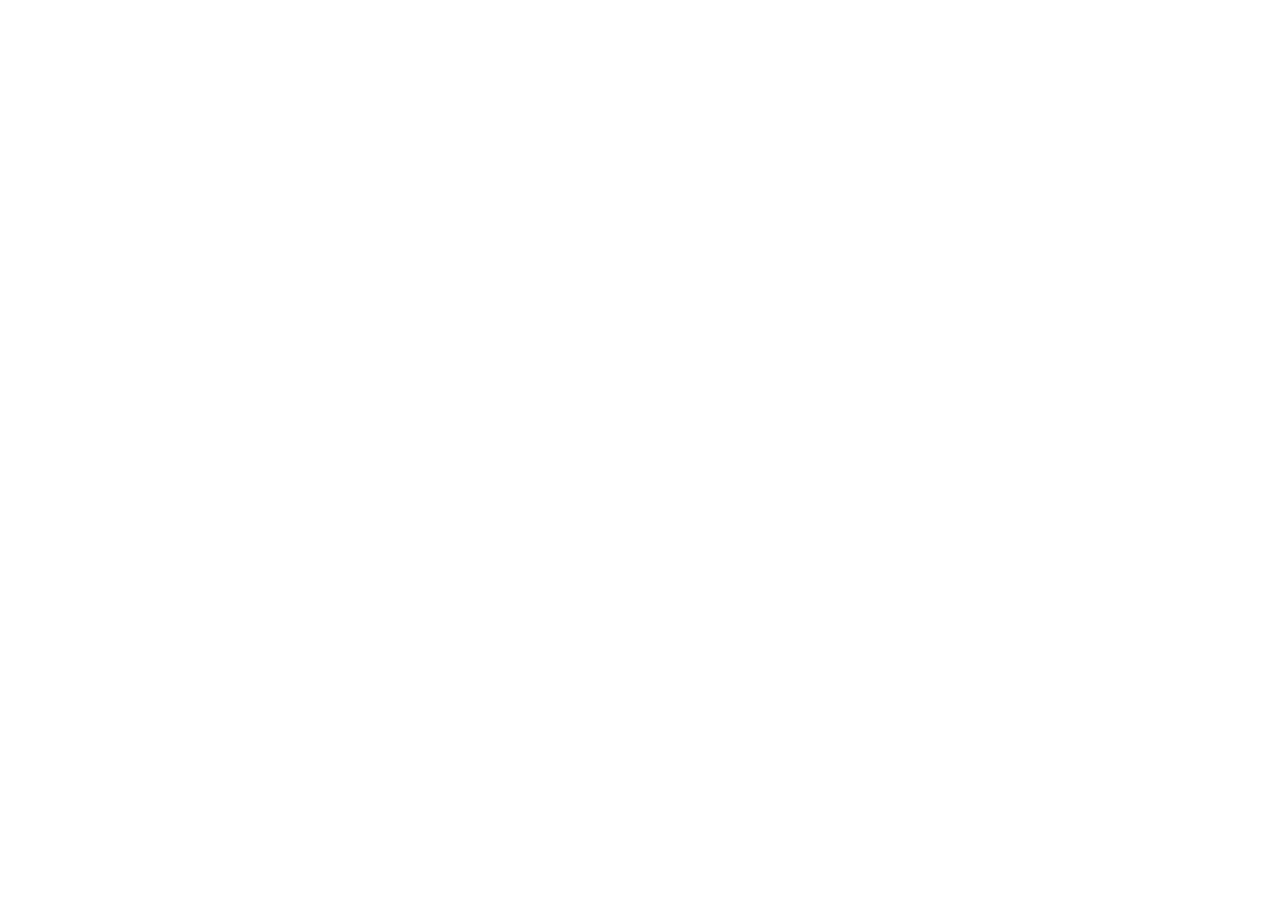
==== index.html @ 85ff5deb "init source" ====
<!doctype html>
<html lang="en">
    <head>
        <meta charset="UTF-8" />
        <meta name="viewport" content="width=device-width, initial-scale=1.0" />
        <title>Document</title>
    </head>
    <body></body>
</html>
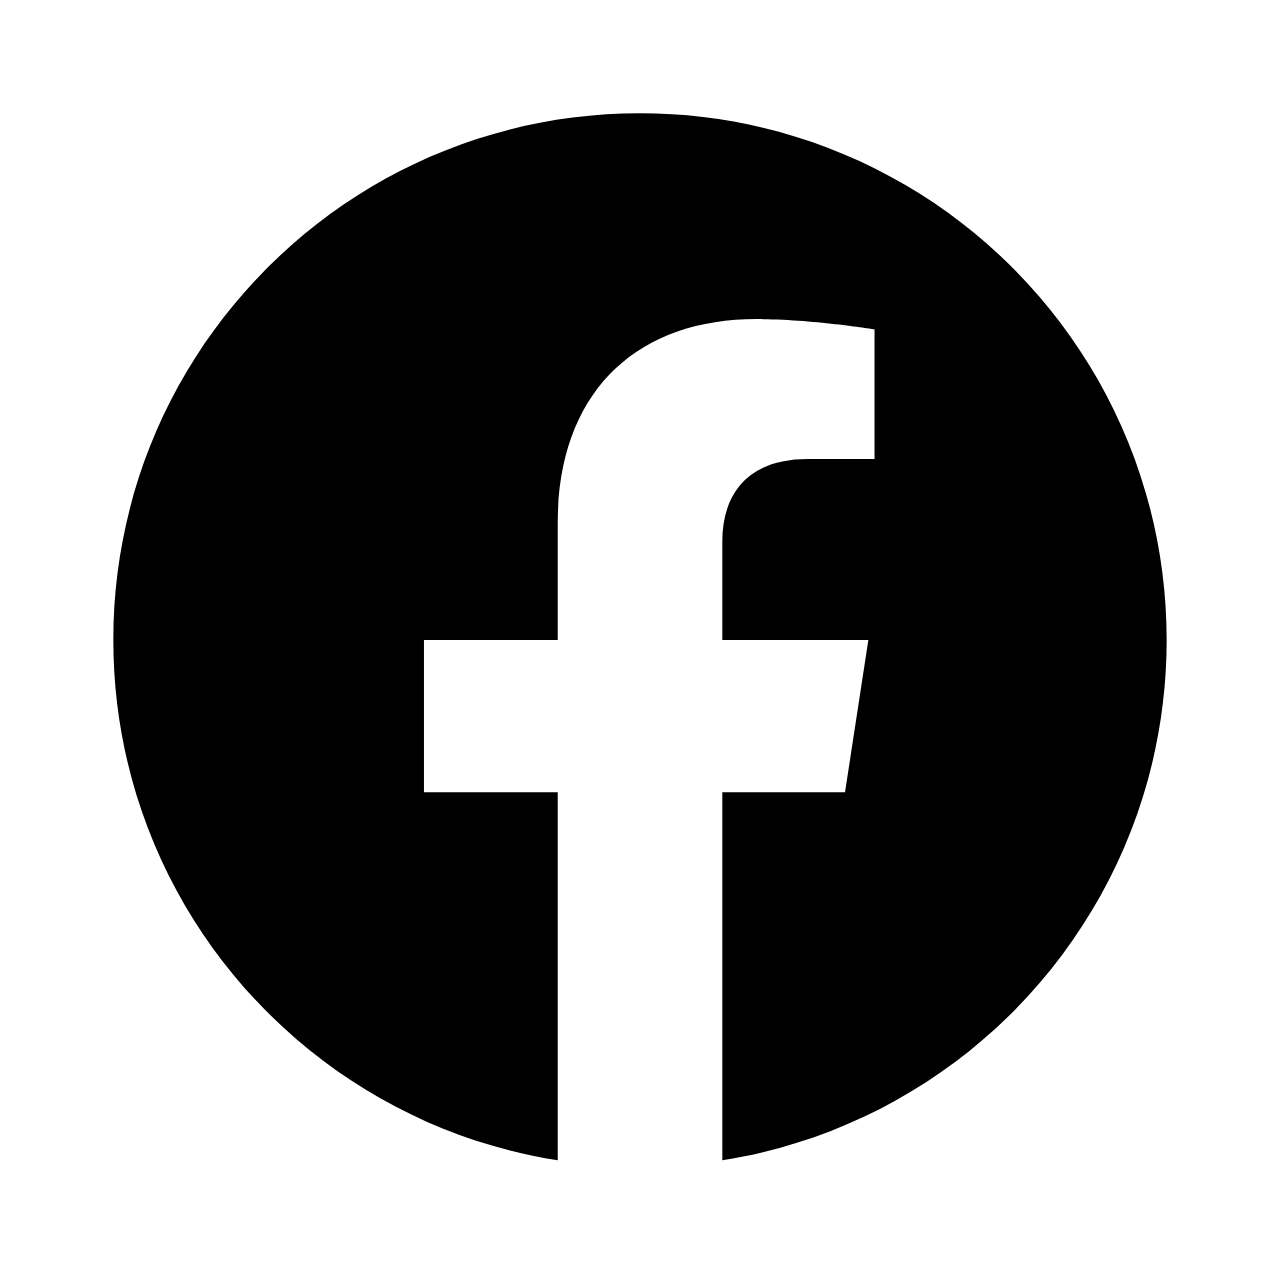
==== commit bfdf05b4: "impl done layout 1920w" ====
--- a/index.html
+++ b/index.html
@@ -5,5 +5,13 @@
         <meta name="viewport" content="width=device-width, initial-scale=1.0" />
         <title>Document</title>
     </head>
-    <body></body>
+    <body>
+        <svg class="h-6 w-6" fill="currentColor" viewBox="0 0 24 24">
+            <path
+                fill-rule="evenodd"
+                d="M22 12c0-5.523-4.477-10-10-10S2 6.477 2 12c0 4.991 3.657 9.128 8.438 9.878v-6.987h-2.54V12h2.54V9.797c0-2.506 1.492-3.89 3.777-3.89 1.094 0 2.238.195 2.238.195v2.46h-1.26c-1.243 0-1.63.771-1.63 1.562V12h2.773l-.443 2.89h-2.33v6.988C18.343 21.128 22 16.991 22 12z"
+                clip-rule="evenodd"
+            />
+        </svg>
+    </body>
 </html>
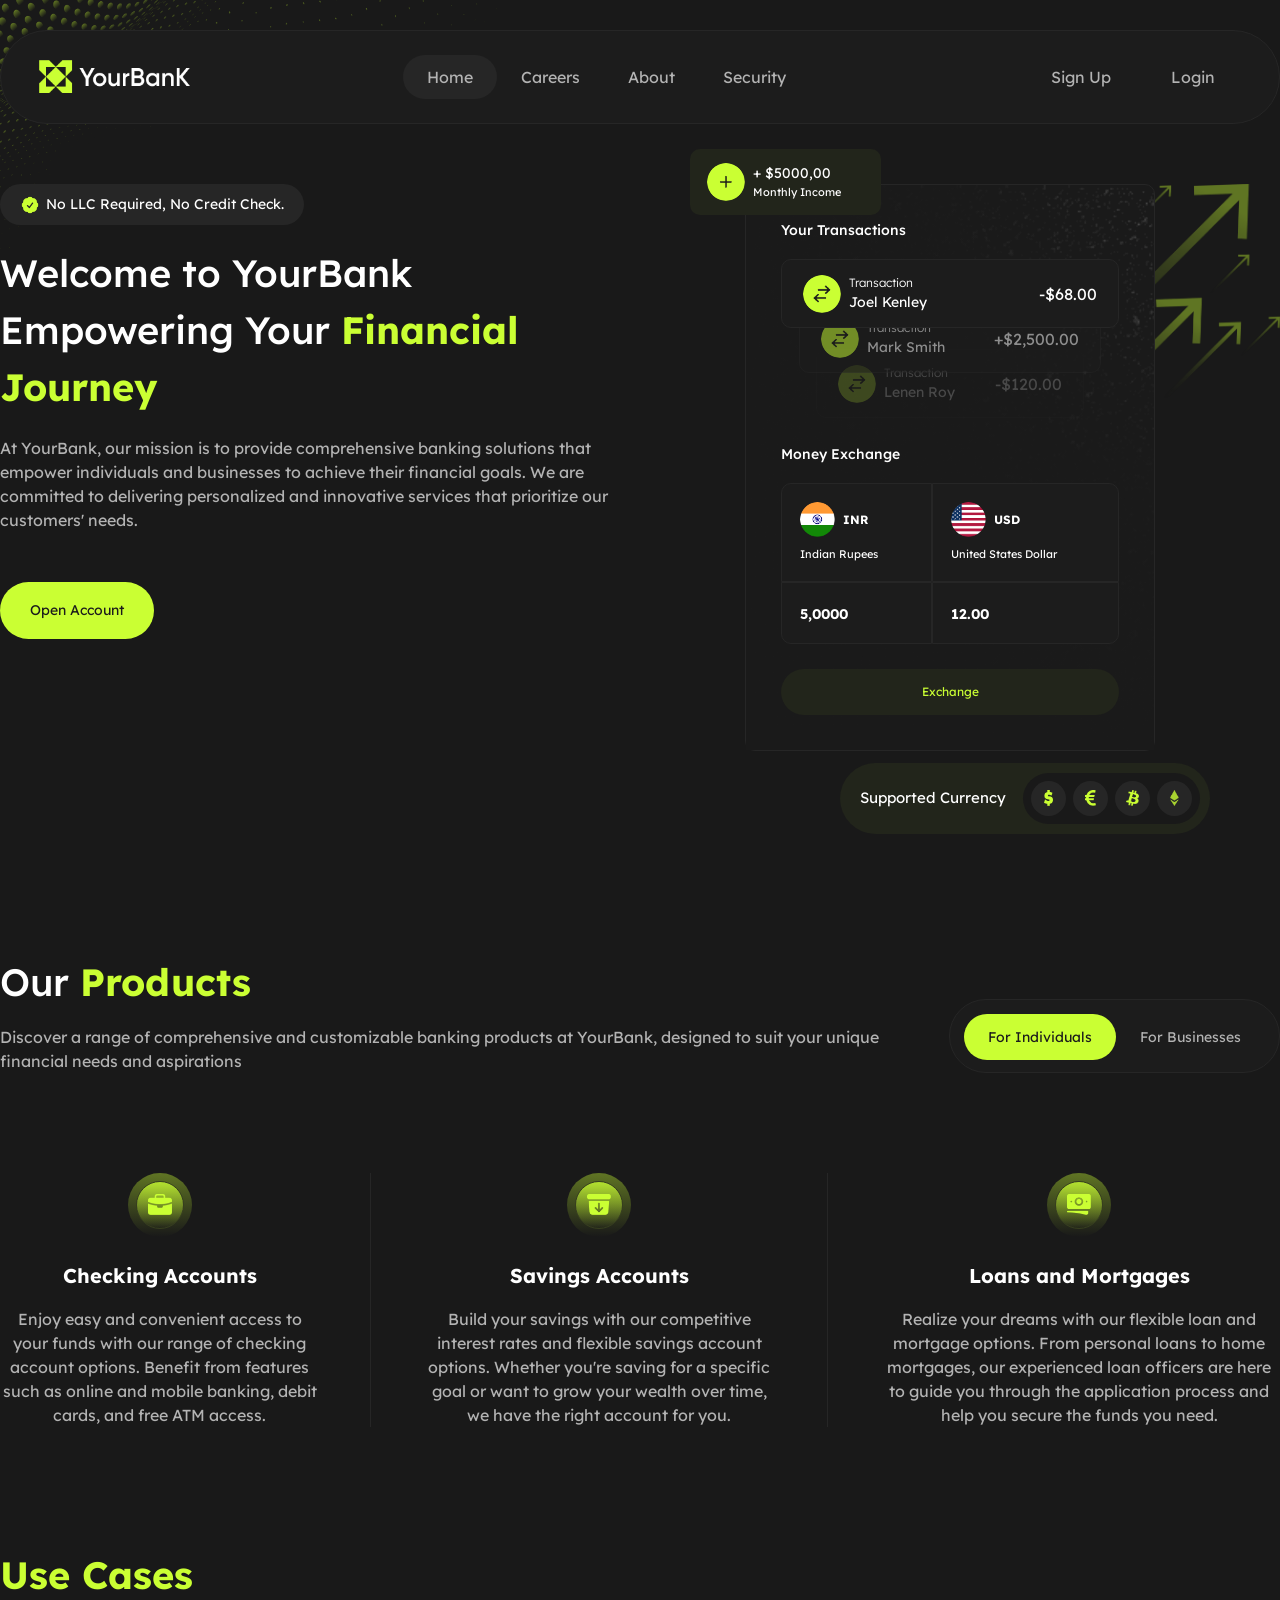
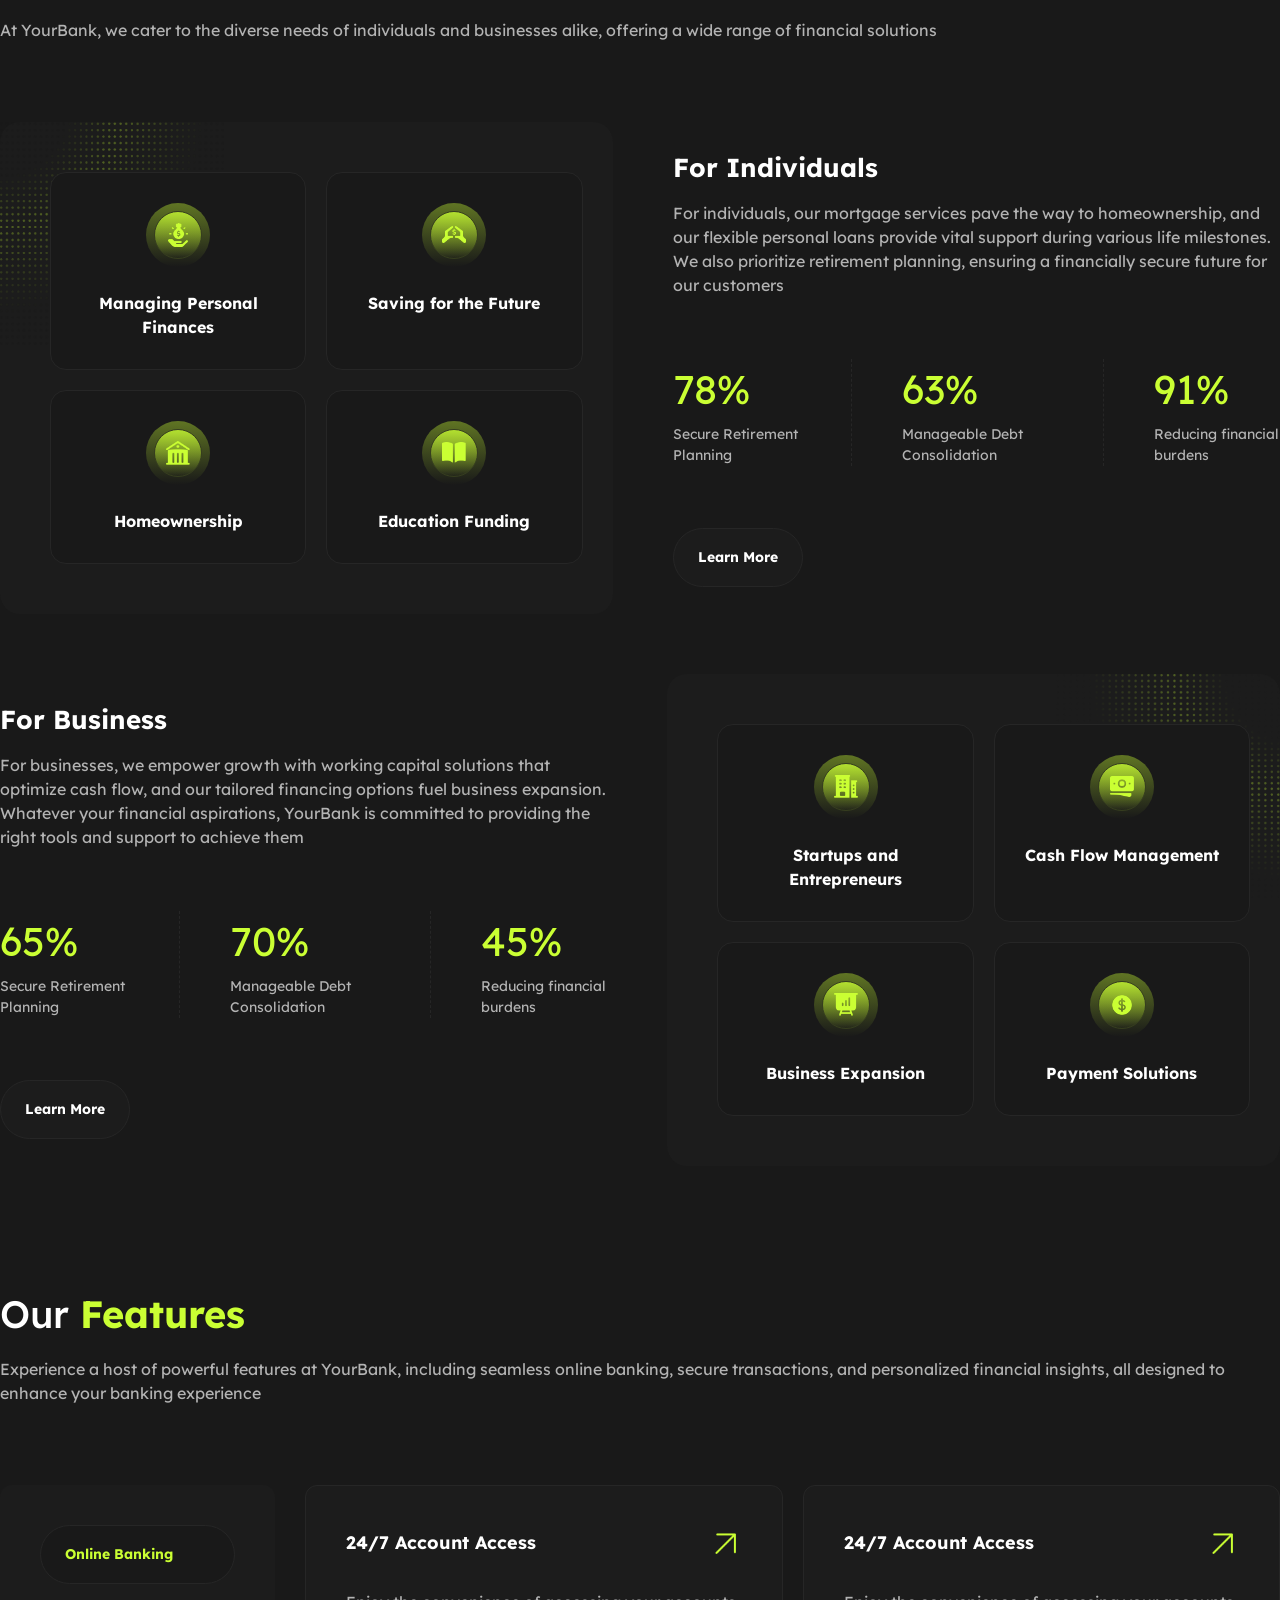
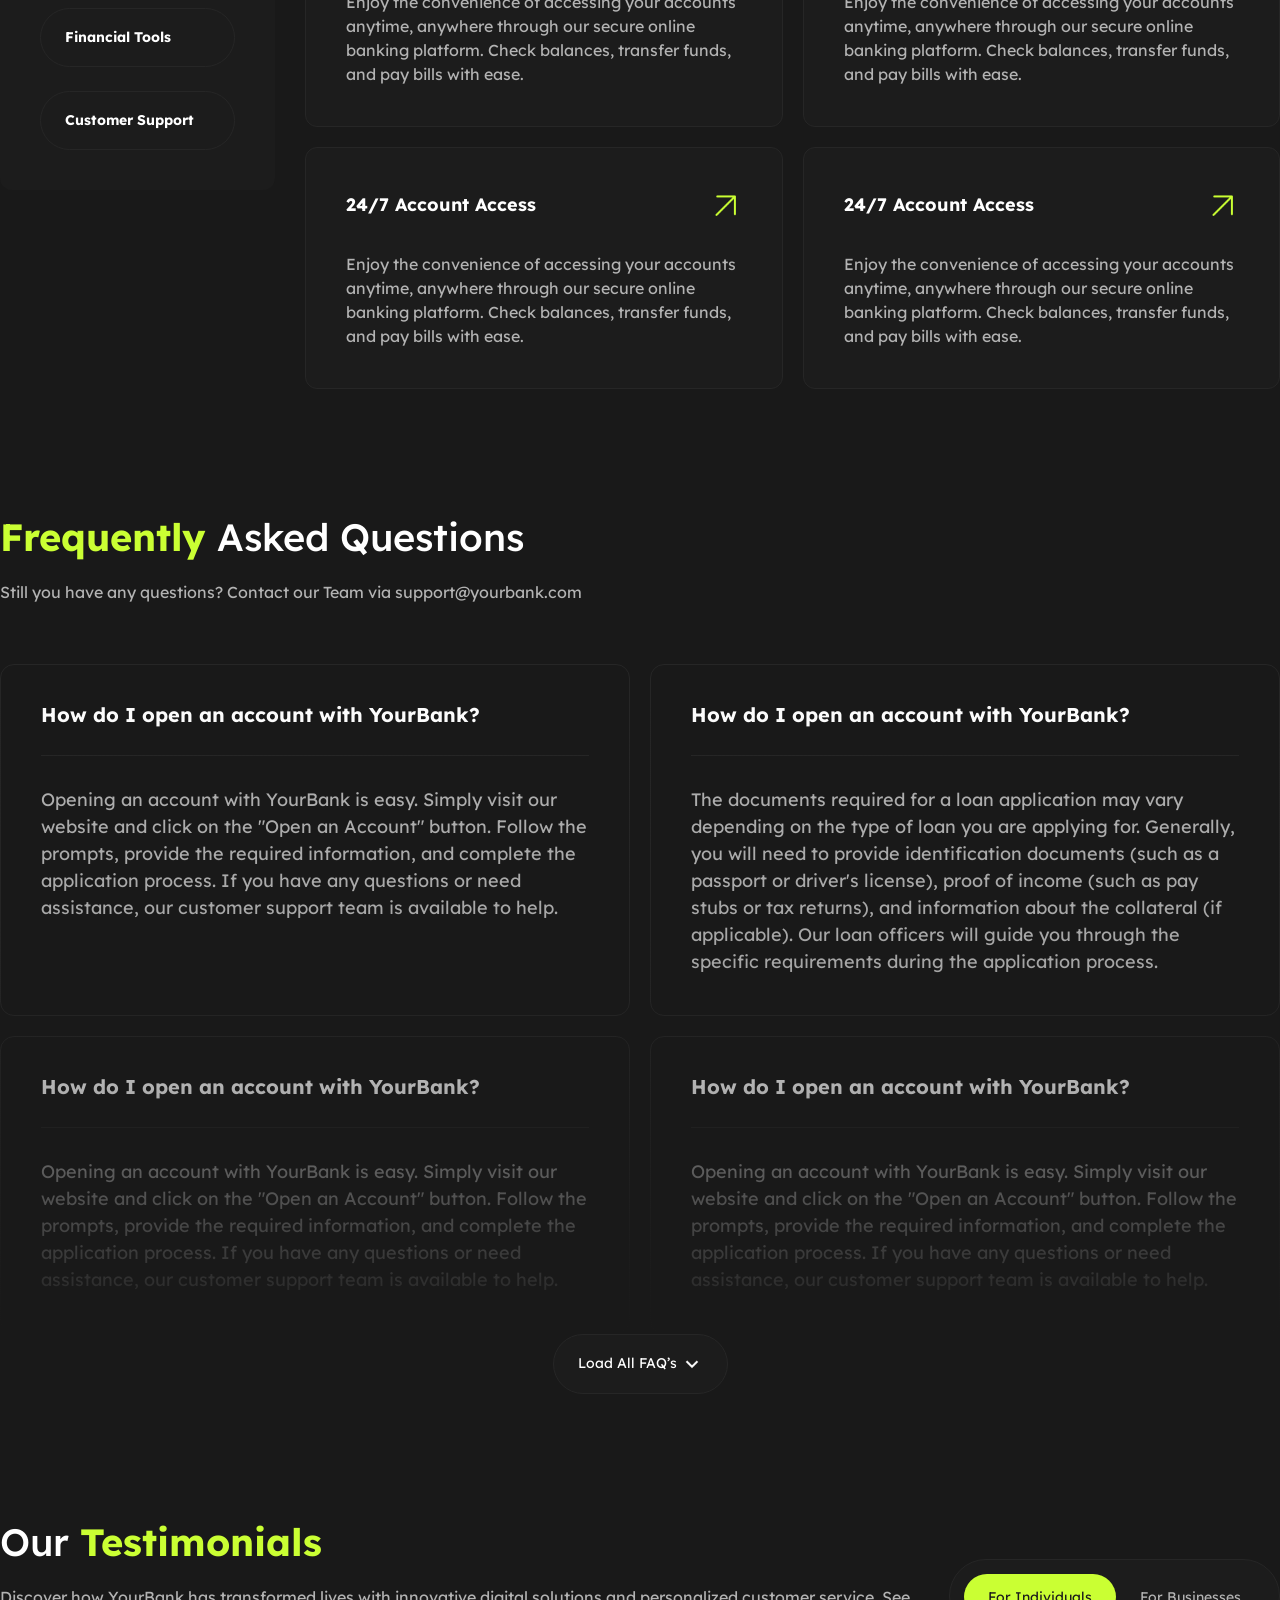
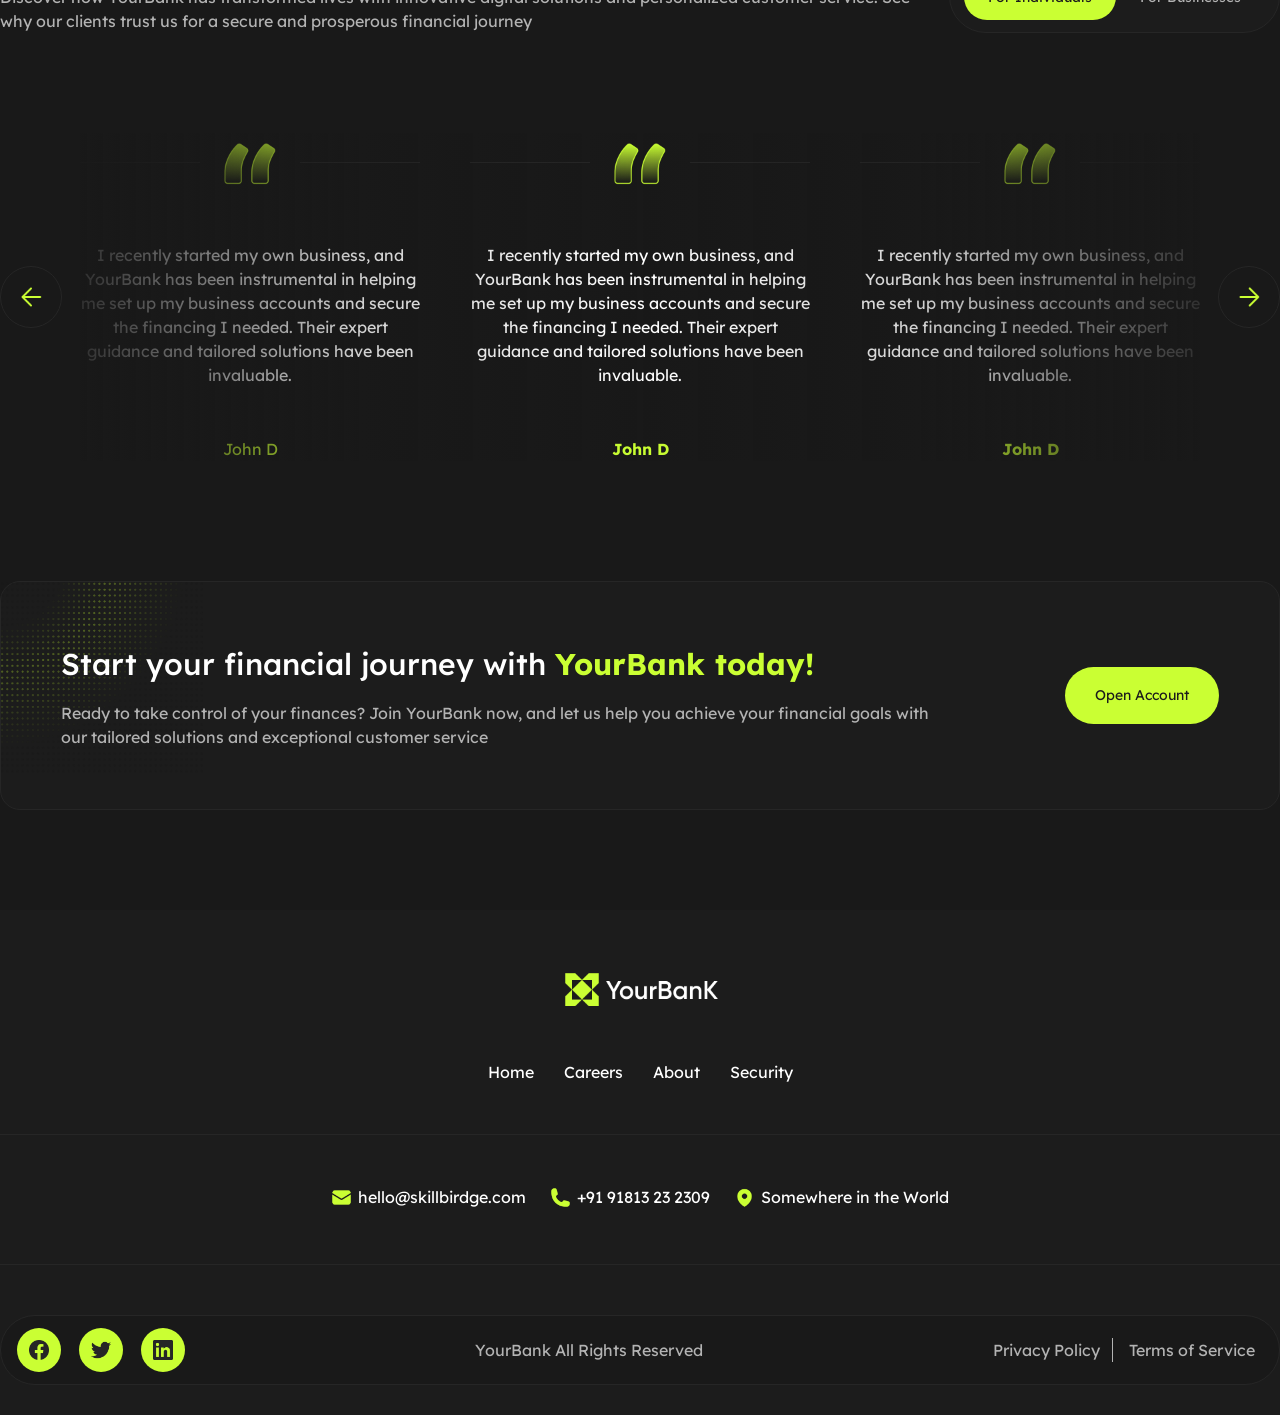
==== commit e5733595: "Re structure source code" ====
--- a/index.html
+++ b/index.html
@@ -1,17 +1,732 @@
-<!doctype html>
+﻿<!DOCTYPE html>
 <html lang="en">
     <head>
-        <meta charset="UTF-8" />
-        <meta name="viewport" content="width=device-width, initial-scale=1.0" />
-        <title>Document</title>
+        <meta charset="UTF-8">
+        <meta name="viewport" content="width=device-width, initial-scale=1.0">
+        <title>YourBank</title>
+
+        <link rel="icon" type="image/x-icon" href="assets/images/favicon.png">
+        <link rel="preconnect" href="https://fonts.googleapis.com">
+        <link rel="preconnect" href="https://fonts.gstatic.com" crossorigin>
+        <link href="https://fonts.googleapis.com/css2?family=Lexend:wght@100..900&display=swap" rel="stylesheet">
+        <link rel="stylesheet" href="assets/css/home.css">
+        <link rel="stylesheet" href="assets/css/swiper-bundle.min.css">
     </head>
     <body>
-        <svg class="h-6 w-6" fill="currentColor" viewBox="0 0 24 24">
-            <path
-                fill-rule="evenodd"
-                d="M22 12c0-5.523-4.477-10-10-10S2 6.477 2 12c0 4.991 3.657 9.128 8.438 9.878v-6.987h-2.54V12h2.54V9.797c0-2.506 1.492-3.89 3.777-3.89 1.094 0 2.238.195 2.238.195v2.46h-1.26c-1.243 0-1.63.771-1.63 1.562V12h2.773l-.443 2.89h-2.33v6.988C18.343 21.128 22 16.991 22 12z"
-                clip-rule="evenodd"
-            />
-        </svg>
+        <img alt="background" class="bg-top" src="assets/images/bg-top.png" />
+        <div id="page" class="site">
+            <header id="masthead" class="site-header">
+                <nav id="site-navigation" class="main-navigation">
+                    <div class="container">
+                        <div class="navigation-content">
+                            <div class="navigation-left">
+                                <h1 class="site-title">
+                                    <a href="index.html">
+                                        <img alt="YourBank Logo" class="site-logo" src="assets/images/logo-home.png" />
+                                    </a>
+                                </h1>
+                            </div><!-- .navigation-left -->
+                            <div class="navigation-center">
+                                <ul class="nav-menu">
+                                    <li><a class="active" href="index.html">Home</a></li>
+                                    <li><a href="#">Careers</a></li>
+                                    <li><a href="#">About</a></li>
+                                    <li><a href="#">Security</a></li>
+                                </ul>
+                            </div><!-- .navigation-center -->
+                            <div class="navigation-right">
+                                <a href="#" class="nav-button nav-button-signup">Sign Up</a>
+                                <a href="#" class="nav-button nav-button-login">Login</a>
+                            </div><!-- .navigation-right -->
+                        </div><!-- .navigation-content -->
+                    </div>
+                </nav><!-- .main-navigation -->
+
+                <nav id="mobile-navigation" class="mobile-navigation">
+                    <div class="container">
+                        <div class="navigation-content">
+                            <div class="navigation-left">
+                                <h1 class="site-title">
+                                    <a href="index.html">
+                                        <img alt="YourBank Logo" class="site-logo" src="assets/images/logo-home.png" />
+                                    </a>
+                                </h1>
+                            </div><!-- .navigation-left -->
+                            <div class="navigation-right">
+                                <input type="radio" id="menu-open" class="menu-open hidden" name="menu">
+                                <label for="menu-open" class="menu-button">
+                                    <img alt="bar" class="icon-menu-bar" src="assets/images/icon-bar.png" />
+                                </label>
+
+                                <div class="mobile-navigation-content">
+                                    <ul>
+                                        <li class="btn-close">
+                                            <input type="radio" id="menu-close" class="menu-close hidden" name="menu">
+                                            <label for="menu-close" class="menu-button">
+                                                X
+                                            </label>
+                                        </li>
+                                        <li><a class="site-title" href="index.html"><img alt="YourBank Logo" class="site-logo" src="assets/images/logo-home.png" /></a></li>
+                                        <li><a class="active" href="index.html">Home</a></li>
+                                        <li><a href="#">Careers</a></li>
+                                        <li><a href="#">About</a></li>
+                                        <li><a href="#">Security</a></li>
+                                    </ul>
+                                </div>
+                            </div><!-- .navigation-right -->
+                        </div><!-- .navigation-content -->
+                    </div>
+                </nav><!-- .main-navigation -->
+            </header><!-- .site-header -->
+
+            <div class="homepage-content">
+                <div class="welcome-content-wrapper content-wrapper">
+                    <div class="container">
+                        <div class="welcome-content">
+                            <div class="welcome-content-left">
+                                <div class="welcome-subtitle-wrapper">
+                                    <p class="welcome-subtitle content-subtitle">
+                                        <img alt="icon" class="icon-welcome-subtitle" src="assets/images/icon-welcome-subtitle.png" />
+                                        No LLC Required, No Credit Check.
+                                    </p>
+                                </div>
+                                <h2 class="welcome-title content-title">Welcome to YourBank Empowering Your <strong>Financial Journey</strong></h2>
+                                <div class="welcome-description content-description">
+                                    <p>At YourBank, our mission is to provide comprehensive banking solutions that empower individuals and businesses to achieve their
+                                    financial goals. We are committed to delivering personalized and innovative services that prioritize our customers' needs.</p>
+                                </div>
+                                <a href="#" class="btn-welcome btn-content-1">Open Account</a>
+                            </div><!-- .welcome-content-left -->
+                            
+                            <div class="welcome-content-right">
+                                <img alt="arrow" class="img-arrow" src="assets/images/img-arrow.png" />
+                                <div class="income-content">
+                                    <img alt="icon" class="icon-income" src="assets/images/icon-income.png" />
+                                    <div class="income-content-details">
+                                        <p class="income-amount">+ $5000,00</p>
+                                        <p class="income-title">Monthly Income</p>
+                                    </div>
+                                </div><!-- .income-content -->
+                                <div class="welcome-right">
+                                    <div class="transactions-content-wrapper">
+                                        <p class="transactions-title">Your Transactions</p>
+                                        <div class="transactions-content">
+                                            <div class="transaction-item">
+                                                <div class="transaction-item-left">
+                                                    <img alt="icon" class="icon-transaction" src="assets/images/icon-weolcome-content.png" />
+                                                    <div class="transaction-item-details">
+                                                        <p class="transaction-subtitle">Transaction</p>
+                                                        <p class="transaction-title">Joel Kenley</p>
+                                                    </div>
+                                                </div>
+                                                <p class="transaction-amount">-$68.00</p>
+                                            </div>
+                                            <div class="transaction-item">
+                                                <div class="transaction-item-left">
+                                                    <img alt="icon" class="icon-transaction" src="assets/images/icon-weolcome-content.png" />
+                                                    <div class="transaction-item-details">
+                                                        <p class="transaction-subtitle">Transaction</p>
+                                                        <p class="transaction-title">Mark Smith</p>
+                                                    </div>
+                                                </div>
+                                                <p class="transaction-amount">+$2,500.00</p>
+                                            </div>
+                                            <div class="transaction-item">
+                                                <div class="transaction-item-left">
+                                                    <img alt="icon" class="icon-transaction" src="assets/images/icon-weolcome-content.png" />
+                                                    <div class="transaction-item-details">
+                                                        <p class="transaction-subtitle">Transaction</p>
+                                                        <p class="transaction-title">Lenen Roy</p>
+                                                    </div>
+                                                </div>
+                                                <p class="transaction-amount">-$120.00</p>
+                                            </div>
+                                        </div><!-- .transactions-content -->
+                                    </div><!-- .transactions-content-wrapper -->
+                                    
+                                    <div class="exchange-content-wrapper">
+                                        <div class="exchange-conten">
+                                            <p class="exchange-title">Money Exchange</p>
+                                            <table class="exchange-table">
+                                                <tbody>
+                                                    <tr>
+                                                        <td>
+                                                            <p class="exchange-currency">
+                                                                <img alt="icon" class="icon-exchange" src="assets/images/icon-inr.png" />
+                                                                <strong>INR</strong>
+                                                            </p>
+                                                            <p class="exchange-content-title">Indian Rupees</p>
+                                                        </td>
+                                                        <td>
+                                                            <p class="exchange-currency">
+                                                                <img alt="icon" class="icon-exchange" src="assets/images/icon-usd.png" />
+                                                                <strong>USD</strong>
+                                                            </p>
+                                                            <p class="exchange-content-title">United States Dollar</p>
+                                                        </td>
+                                                    </tr>
+                                                    <tr>
+                                                        <td><p class="exchange-content-amount"><strong>5,0000</p></strong></td>
+                                                        <td><p class="exchange-content-amount"><strong>12.00</strong></p></td>
+                                                    </tr>
+                                                </tbody>
+                                            </table>
+                                            <button class="btn-exchange">Exchange</button>
+                                        </div>
+                                    </div><!-- .exchange-content-wrapper -->
+                                </div><!-- .welcome-right-->
+
+                                <div class="exchange-supported-currencies-wrapper">
+                                    <div class="exchange-supported-currencies">
+                                        <span>Supported Currency</span>
+                                        <ul>
+                                            <li><img alt="icon" class="icon-supported-currency" src="assets/images/dollar.png" /></li>
+                                            <li><img alt="icon" class="icon-supported-currency" src="assets/images/euro.png" /></li>
+                                            <li><img alt="icon" class="icon-supported-currency" src="assets/images/bitcoin.png" /></li>
+                                            <li><img alt="icon" class="icon-supported-currency" src="assets/images/ethereum.png" /></li>
+                                        </ul>
+                                    </div><!-- .exchange-supported-currencies -->
+                                </div><!-- .exchange-supported-currencies-wrapper -->
+                            </div><!-- .welcome-content-right -->
+                        </div><!-- .welcome-content -->
+                    </div>
+                </div><!-- .welcome-content-wrapper -->
+
+                <div class="products-content-wrapper content-wrapper">
+                    <div class="container">
+                        <div class="products-content-top">
+                            <div class="products-content-left">
+                                <h2 class="products-title content-title">Our <strong>Products</strong></h2>
+                                <div class="products-description content-description">
+                                    <p>Discover a range of comprehensive and customizable banking products at YourBank, designed to suit your unique financial needs
+                                    and aspirations</p>
+                                </div>
+                            </div><!-- .products-content-left -->
+                            <div class="products-content-right">
+                                <nav class="nav-tabs">
+                                    <ul>
+                                        <li><a class="active" href="#">For Individuals</a></li>
+                                        <li><a href="#">For Businesses</a></li>
+                                    </ul>
+                                </nav>
+                            </div><!-- .products-content-right -->
+                        </div><!-- .products-content-top -->
+                        <div class="products-content-bottom">
+                            <div class="products-content">
+                                <div class="icon-product-content-outer">
+                                    <div class="icon-product-content-inner">
+                                        <img alt="icon" class="icon-product-content" src="assets/images/icon-product-1.png" />
+                                    </div>
+                                </div>
+                                <h3 class="product-content-title">Checking Accounts</h3>
+                                <div class="product-content-description content-description">
+                                    <p>Enjoy easy and convenient access to your funds with our range of checking account options. Benefit from features such as online and
+                                    mobile banking, debit cards, and free ATM access.</p>
+                                </div>
+                            </div><!-- .products-content -->
+                            <div class="products-content">
+                                <div class="icon-product-content-outer">
+                                    <div class="icon-product-content-inner">
+                                        <img alt="icon" class="icon-product-content" src="assets/images/icon-product-2.png" />
+                                    </div>
+                                </div>
+                                <h3 class="product-content-title">Savings Accounts</h3>
+                                <div class="product-content-description content-description">
+                                    <p>Build your savings with our competitive interest rates and flexible savings account options. Whether you're saving for a specific goal
+                                    or want to grow your wealth over time, we have the right account for you.</p>
+                                </div>
+                            </div><!-- .products-content -->
+                            <div class="products-content">
+                                <div class="icon-product-content-outer">
+                                    <div class="icon-product-content-inner">
+                                        <img alt="icon" class="icon-product-content" src="assets/images/icon-product-3.png" />
+                                    </div>
+                                </div>
+                                <h3 class="product-content-title">Loans and Mortgages</h3>
+                                <div class="product-content-description content-description">
+                                    <p>Realize your dreams with our flexible loan and mortgage options. From personal loans to home mortgages, our experienced loan officers
+                                    are here to guide you through the application process and help you secure the funds you need.</p>
+                                </div>
+                            </div><!-- .products-content -->
+                        </div><!-- .products-content-bottom -->
+                    </div>
+                </div><!-- .products-content-wrapper -->
+
+                <div class="cases-content-wrapper content-wrapper">
+                    <div class="container">
+                        <div class="cases-content-top">
+                            <h2 class="cases-title content-title"><strong>Use Cases</strong></h2>
+                            <div class="cases-description content-description">
+                                <p>At YourBank, we cater to the diverse needs of individuals and businesses alike, offering a wide range of financial solutions</p>
+                            </div>
+                        </div><!-- .cases-content-top -->
+                        <div class="cases-content-bottom">
+                            <div class="cases-content">
+                                <div class="cases-content-left">
+                                    <img alt="image" class="img-casese-content-left" src="assets/images/img-cases.png" />
+                                    <div class="left-item">
+                                        <div class="icon-product-content-outer">
+                                            <div class="icon-product-content-inner">
+                                                <img alt="icon" class="icon-product-content" src="assets/images/icon-cases-1.png" />
+                                            </div>
+                                        </div>
+                                        <h3 class="cases-content-left-title">Managing Personal Finances</h3>
+                                    </div>
+                                    <div class="left-item">
+                                        <div class="icon-product-content-outer">
+                                            <div class="icon-product-content-inner">
+                                                <img alt="icon" class="icon-product-content" src="assets/images/icon-cases-2.png" />
+                                            </div>
+                                        </div>
+                                        <h3 class="cases-content-left-title">Saving for the Future</h3>
+                                    </div>
+                                    <div class="left-item">
+                                        <div class="icon-product-content-outer">
+                                            <div class="icon-product-content-inner">
+                                                <img alt="icon" class="icon-product-content" src="assets/images/icon-cases-3.png" />
+                                            </div>
+                                        </div>
+                                        <h3 class="cases-content-left-title">Homeownership</h3>
+                                    </div>
+                                    <div class="left-item">
+                                        <div class="icon-product-content-outer">
+                                            <div class="icon-product-content-inner">
+                                                <img alt="icon" class="icon-product-content" src="assets/images/icon-cases-4.png" />
+                                            </div>
+                                        </div>
+                                        <h3 class="cases-content-left-title">Education Funding</h3>
+                                    </div>
+                                </div><!-- .cases-content-left -->
+                                <div class="cases-content-right">
+                                    <h3 class="cases-content-right-title">For Individuals</h3>
+                                    <div class="cases-content-right-description content-description">
+                                        <p>For individuals, our mortgage services pave the way to homeownership, and our flexible personal loans provide vital support
+                                        during various life milestones. We also prioritize retirement planning, ensuring a financially secure future for our customers</p>
+                                    </div>
+                                    <div class="right-items-wrapper">
+                                        <div class="right-item">
+                                            <p class="right-item-number">78%</p>
+                                            <div class="right-item-description content-description">
+                                                <p>Secure Retirement Planning</p>
+                                            </div>
+                                        </div>
+                                        <div class="right-item">
+                                            <p class="right-item-number">63%</p>
+                                            <div class="right-item-description content-description">
+                                                <p>Manageable Debt Consolidation</p>
+                                            </div>
+                                        </div>
+                                        <div class="right-item">
+                                            <p class="right-item-number">91%</p>
+                                            <div class="right-item-description content-description">
+                                                <p>Reducing financial burdens</p>
+                                            </div>
+                                        </div>
+                                    </div>
+                                    <a class="btn-cases-content btn-content-2" href="#">Learn More</a>
+                                </div><!-- .cases-content-right -->
+                            </div><!-- .cases-content -->
+
+                            <div class="cases-content">
+                                <div class="cases-content-left">
+                                    <img alt="image" class="img-casese-content-left" src="assets/images/img-cases.png" />
+                                    <div class="left-item">
+                                        <div class="icon-product-content-outer">
+                                            <div class="icon-product-content-inner">
+                                                <img alt="icon" class="icon-product-content" src="assets/images/icon-cases-5.png" />
+                                            </div>
+                                        </div>
+                                        <h3 class="cases-content-left-title">Startups and Entrepreneurs</h3>
+                                    </div>
+                                    <div class="left-item">
+                                        <div class="icon-product-content-outer">
+                                            <div class="icon-product-content-inner">
+                                                <img alt="icon" class="icon-product-content" src="assets/images/icon-cases-6.png" />
+                                            </div>
+                                        </div>
+                                        <h3 class="cases-content-left-title">Cash Flow Management</h3>
+                                    </div>
+                                    <div class="left-item">
+                                        <div class="icon-product-content-outer">
+                                            <div class="icon-product-content-inner">
+                                                <img alt="icon" class="icon-product-content" src="assets/images/icon-cases-7.png" />
+                                            </div>
+                                        </div>
+                                        <h3 class="cases-content-left-title">Business Expansion</h3>
+                                    </div>
+                                    <div class="left-item">
+                                        <div class="icon-product-content-outer">
+                                            <div class="icon-product-content-inner">
+                                                <img alt="icon" class="icon-product-content" src="assets/images/icon-cases-8.png" />
+                                            </div>
+                                        </div>
+                                        <h3 class="cases-content-left-title">Payment Solutions</h3>
+                                    </div>
+                                </div><!-- .cases-content-left -->
+                                <div class="cases-content-right">
+                                    <h3 class="cases-content-right-title">For Business</h3>
+                                    <div class="cases-content-right-description content-description">
+                                        <p> For businesses, we empower growth with working capital solutions that optimize cash flow, and our tailored financing options fuel
+                                        business expansion. Whatever your financial aspirations, YourBank is committed to providing the right tools and support to achieve
+                                        them</p>
+                                    </div>
+                                    <div class="right-items-wrapper">
+                                        <div class="right-item">
+                                            <p class="right-item-number">65%</p>
+                                            <div class="right-item-description content-description">
+                                                <p>Secure Retirement Planning</p>
+                                            </div>
+                                        </div>
+                                        <div class="right-item">
+                                            <p class="right-item-number">70%</p>
+                                            <div class="right-item-description content-description">
+                                                <p>Manageable Debt Consolidation</p>
+                                            </div>
+                                        </div>
+                                        <div class="right-item">
+                                            <p class="right-item-number">45%</p>
+                                            <div class="right-item-description content-description">
+                                                <p>Reducing financial burdens</p>
+                                            </div>
+                                        </div>
+                                    </div>
+                                    <a class="btn-cases-content btn-content-2" href="#">Learn More</a>
+                                </div><!-- .cases-content-right -->
+                            </div><!-- .cases-content -->
+                        </div><!-- .cases-content-bottom -->
+                    </div>
+                </div><!-- .cases-content-wrapper -->
+
+                <div class="features-content-wrapper content-wrapper">
+                    <div class="container">
+                        <div class="features-content-top">
+                            <h2 class="features-title content-title">Our <strong>Features</strong></h2>
+                            <div class="features-description content-description">
+                                <p>Experience a host of powerful features at YourBank, including seamless online banking, secure transactions, and personalized financial
+                                insights, all designed to enhance your banking experience</p>
+                            </div>
+                        </div><!-- .features-content-top -->
+                        <div class="features-content-bottom">
+                            <nav class="nav-tabs">
+                                <ul>
+                                    <li><a class="active" href="#">Online Banking</a></li>
+                                    <li><a href="#">Financial Tools</a></li>
+                                    <li><a href="#">Customer Support</a></li>
+                                </ul>
+                            </nav><!-- .nav-tabs -->
+                            <div class="features-content">
+                                <div class="features-content-item">
+                                    <div class="features-content-title-wrapper">
+                                        <h3 class="features-content-title">24/7 Account Access</h3>
+                                        <img alt="icon" class="icon-features-content" src="assets/images/icon-arrow-top-right.png" />
+                                    </div>
+                                    <div class="features-content-description content-description">
+                                        <p>Enjoy the convenience of accessing your accounts anytime, anywhere through our secure online banking platform. Check balances,
+                                        transfer funds, and pay bills with ease.</p>
+                                    </div>
+                                </div><!-- .features-content-item -->
+                                <div class="features-content-item">
+                                    <div class="features-content-title-wrapper">
+                                        <h3 class="features-content-title">24/7 Account Access</h3>
+                                        <img alt="icon" class="icon-features-content" src="assets/images/icon-arrow-top-right.png" />
+                                    </div>
+                                    <div class="features-content-description content-description">
+                                        <p>Enjoy the convenience of accessing your accounts anytime, anywhere through our secure online banking platform. Check balances,
+                                        transfer funds, and pay bills with ease.</p>
+                                    </div>
+                                </div><!-- .features-content-item -->
+                                <div class="features-content-item">
+                                    <div class="features-content-title-wrapper">
+                                        <h3 class="features-content-title">24/7 Account Access</h3>
+                                        <img alt="icon" class="icon-features-content" src="assets/images/icon-arrow-top-right.png" />
+                                    </div>
+                                    <div class="features-content-description content-description">
+                                        <p>Enjoy the convenience of accessing your accounts anytime, anywhere through our secure online banking platform. Check balances,
+                                        transfer funds, and pay bills with ease.</p>
+                                    </div>
+                                </div><!-- .features-content-item -->
+                                <div class="features-content-item">
+                                    <div class="features-content-title-wrapper">
+                                        <h3 class="features-content-title">24/7 Account Access</h3>
+                                        <img alt="icon" class="icon-features-content" src="assets/images/icon-arrow-top-right.png" />
+                                    </div>
+                                    <div class="features-content-description content-description">
+                                        <p>Enjoy the convenience of accessing your accounts anytime, anywhere through our secure online banking platform. Check balances,
+                                        transfer funds, and pay bills with ease.</p>
+                                    </div>
+                                </div><!-- .features-content-item -->
+                            </div><!-- .features-content -->
+                        </div><!-- .features-content-bottom -->
+                    </div>
+                </div><!-- .features-content-wrapper -->
+
+                <div class="faqs-content-wrapper content-wrapper">
+                    <div class="container">
+                        <div class="faqs-content-top">
+                            <h2 class="faqs-title content-title"><strong>Frequently</strong> Asked Questions</h2>
+                            <div class="faqs-description content-description">
+                                <p>Still you have any questions? Contact our Team via support@yourbank.com</p>
+                            </div>
+                        </div><!-- .faqs-content-top -->
+                        <div class="faqs-content-bottom">
+                            <div class="faqs-content-item">
+                                <h3 class="faqs-content-title">How do I open an account with YourBank?</h3>
+                                <div class="faqs-content-description content-description">
+                                    <p>Opening an account with YourBank is easy. Simply visit our website and click on the "Open an Account" button. Follow the prompts,
+                                    provide the required information, and complete the application process. If you have any questions or need assistance, our customer support
+                                    team is available to help.</p>
+                                </div>
+                            </div>
+                            <div class="faqs-content-item">
+                                <h3 class="faqs-content-title">How do I open an account with YourBank?</h3>
+                                <div class="faqs-content-description content-description">
+                                    <p>The documents required for a loan application may vary depending on the type of loan you are applying for. Generally, you will need to
+                                    provide identification documents (such as a passport or driver's license), proof of income (such as pay stubs or tax returns), and
+                                    information about the collateral (if applicable). Our loan officers will guide you through the specific requirements during the
+                                    application process.</p>
+                                </div>
+                            </div>
+                            <div class="faqs-content-item">
+                                <h3 class="faqs-content-title">How do I open an account with YourBank?</h3>
+                                <div class="faqs-content-description content-description">
+                                    <p>Opening an account with YourBank is easy. Simply visit our website and click on the "Open an Account" button. Follow the prompts,
+                                    provide the required information, and complete the application process. If you have any questions or need assistance, our customer support
+                                    team is available to help.</p>
+                                </div>
+                            </div>
+                            <div class="faqs-content-item">
+                                <h3 class="faqs-content-title">How do I open an account with YourBank?</h3>
+                                <div class="faqs-content-description content-description">
+                                    <p>Opening an account with YourBank is easy. Simply visit our website and click on the "Open an Account" button. Follow the prompts,
+                                    provide the required information, and complete the application process. If you have any questions or need assistance, our customer support
+                                    team is available to help.</p>
+                                </div>
+                            </div>
+                        </div><!-- .faqs-content-bottom -->
+                        <div class="btn-faqs-wrapper">
+                            <a class="btn-faqs btn-content-2" href="#">
+                                Load All FAQ’s
+                                <img alt="icon" class="icon-faqs-content" src="assets/images/icon-arrow-down.png" />
+                            </a>
+                        </div>
+                    </div>
+                </div><!-- .faqs-content-wrapper -->
+                <div class="testimonials-content-wrapper content-wrapper">
+                    <div class="container">
+                        <div class="products-content-top">
+                            <div class="products-content-left">
+                                <h2 class="products-title content-title">Our <strong>Testimonials</strong></h2>
+                                <div class="products-description content-description">
+                                    <p>Discover how YourBank has transformed lives with innovative digital solutions and personalized customer service. See why our clients
+                                    trust us for a secure and prosperous financial journey</p>
+                                </div>
+                            </div><!-- .products-content-left -->
+                            <div class="products-content-right">
+                                <nav class="nav-tabs">
+                                    <ul>
+                                        <li><a class="active" href="#">For Individuals</a></li>
+                                        <li><a href="#">For Businesses</a></li>
+                                    </ul>
+                                </nav>
+                            </div><!-- .products-content-right -->
+                        </div><!-- .products-content-top -->
+                        <div class="testimonials-content-bottom">
+                            <div class="swiper testimonialsSwiper">
+                                <div class="swiper-wrapper">
+                                    <div class="swiper-slide">
+                                        <div class="icon-testimonials-content-wrapper">
+                                            <img alt="icon" class="icon-testimonials-content" src="assets/images/icon-quote.png" />
+                                        </div>
+                                        <div class="testimonials-description">
+                                            <p>I recently started my own business, and YourBank has been instrumental in helping me set up my business accounts and secure
+                                            the financing I needed. Their expert guidance and tailored solutions have been invaluable.</p>
+                                        </div>
+                                        <p class="testimonials-name">John D</p>
+                                    </div>
+                                    <div class="swiper-slide">
+                                        <div class="icon-testimonials-content-wrapper">
+                                            <img alt="icon" class="icon-testimonials-content" src="assets/images/icon-quote.png" />
+                                        </div>
+                                        <div class="testimonials-description">
+                                            <p>I recently started my own business, and YourBank has been instrumental in helping me set up my business accounts and secure
+                                            the financing I needed. Their expert guidance and tailored solutions have been invaluable.</p>
+                                        </div>
+                                        <p class="testimonials-name"><strong>John D</strong></p>
+                                    </div>
+                                    <div class="swiper-slide">
+                                        <div class="icon-testimonials-content-wrapper">
+                                            <img alt="icon" class="icon-testimonials-content" src="assets/images/icon-quote.png" />
+                                        </div>
+                                        <div class="testimonials-description">
+                                            <p>I recently started my own business, and YourBank has been instrumental in helping me set up my business accounts and secure
+                                            the financing I needed. Their expert guidance and tailored solutions have been invaluable.</p>
+                                        </div>
+                                        <p class="testimonials-name"><strong>John D</strong></p>
+                                    </div>
+                                    <div class="swiper-slide">
+                                        <div class="icon-testimonials-content-wrapper">
+                                            <img alt="icon" class="icon-testimonials-content" src="assets/images/icon-quote.png" />
+                                        </div>
+                                        <div class="testimonials-description">
+                                            <p>I recently started my own business, and YourBank has been instrumental in helping me set up my business accounts and secure
+                                            the financing I needed. Their expert guidance and tailored solutions have been invaluable.</p>
+                                        </div>
+                                        <p class="testimonials-name"><strong>John D</strong></p>
+                                    </div>
+                                    <div class="swiper-slide">
+                                        <div class="icon-testimonials-content-wrapper">
+                                            <img alt="icon" class="icon-testimonials-content" src="assets/images/icon-quote.png" />
+                                        </div>
+                                        <div class="testimonials-description">
+                                            <p>I recently started my own business, and YourBank has been instrumental in helping me set up my business accounts and secure
+                                            the financing I needed. Their expert guidance and tailored solutions have been invaluable.</p>
+                                        </div>
+                                        <p class="testimonials-name"><strong>John D</strong></p>
+                                    </div>
+                                    <div class="swiper-slide">
+                                        <div class="icon-testimonials-content-wrapper">
+                                            <img alt="icon" class="icon-testimonials-content" src="assets/images/icon-quote.png" />
+                                        </div>
+                                        <div class="testimonials-description">
+                                            <p>I recently started my own business, and YourBank has been instrumental in helping me set up my business accounts and secure
+                                            the financing I needed. Their expert guidance and tailored solutions have been invaluable.</p>
+                                        </div>
+                                        <p class="testimonials-name"><strong>John D</strong></p>
+                                    </div>
+                                </div>
+                            </div>
+                            <div class="testimonials-swiper-button-wrapper">
+                                <div class="testimonials-swiper-button-prev">
+                                    <img alt="left" class="icon-testimonials-content" src="assets/images/icon-arrow-left.png" />
+                                </div>
+                                <div class="testimonials-swiper-button-next">
+                                    <img alt="right" class="icon-testimonials-content" src="assets/images/icon-arrow-right.png" />
+                                </div>
+                            </div>
+                        </div><!-- .testimonials-content-bottom -->
+                    </div>
+                </div><!-- .testimonials-content-wrapper -->
+
+                <div class="journey-content-wrapper content-wrapper">
+                    <div class="container">
+                        <div class="journey-content">
+                            <img alt="image" class="img-journey-content" src="assets/images/img-cases.png" />
+                            <div class="journey-content-left">
+                                 <h2 class="journey-title content-title">Start your financial journey with <strong>YourBank today!</strong></h2>
+                                <div class="journey-description content-description">
+                                    <p>Ready to take control of your finances? Join YourBank now, and let us help you achieve your financial goals with our tailored solutions and exceptional customer service</p>
+                                </div>
+                            </div>
+                            <a class="btn-journey btn-content-1" href="#">Open Account</a>
+                        </div><!-- .journey-content -->
+                    </div>
+                </div><!-- .journey-content-wrapper -->
+	        </div><!-- .homepage-content -->
+
+            <footer id="colophon" class="site-footer">
+                <div class="site-footer-top">
+                    <div class="container">
+                        <img alt="YourBank Logo" class="site-logo-footer" src="assets/images/logo-home.png" />
+                        <ul class="footer-menu">
+                            <li><a href="#">Home</a></li>
+                            <li><a href="#">Careers</a></li>
+                            <li><a href="#">About</a></li>
+                            <li><a href="#">Security</a></li>
+                        </ul>
+                    </div>
+                </div><!-- .site-footer-top -->
+                <div class="site-footer-center">
+                    <div class="container">
+                        <ul class="footer-contact">
+                            <li>
+                                <a href="maito:hello@skillbirdge.com">
+                                    <img alt="mail" class="icon-footer-contact" src="assets/images/icon-mail.png" />
+                                    hello@skillbirdge.com
+                                </a>
+                            </li>
+                            <li>
+                                <a href="tel:+91 91813 23 2309">
+                                    <img alt="call" class="icon-footer-contact" src="assets/images/icon-call.png" />
+                                    +91 91813 23 2309
+                                </a>
+                            </li>
+                            <li>
+                                <a href="#">
+                                    <img alt="location" class="icon-footer-contact" src="assets/images/icon-location.png" />
+                                    Somewhere in the World
+                                </a>
+                            </li>
+                        </ul>
+                    </div>
+                </div><!-- .site-footer-center -->
+                <div class="site-footer-bottom">
+                    <div class="container">
+                        <div class="footer-bottom">
+                            <div class="footer-socials">
+                                <ul>
+                                    <li>
+                                        <a target="_blank" href="#">
+                                            <img alt="facebook" class="icon-footer-social" src="assets/images/icon-facebook.png" />
+                                        </a>
+                                    </li>
+                                    <li>
+                                        <a target="_blank" href="#">
+                                            <img alt="facebook" class="icon-footer-social" src="assets/images/icon-twitter.png" />
+                                        </a>
+                                    </li>
+                                    <li>
+                                        <a target="_blank" href="#">
+                                            <img alt="facebook" class="icon-footer-social" src="assets/images/icon-linkedin.png" />
+                                        </a>
+                                    </li>
+                                </ul>
+                            </div>
+                            <div class="footer-copyright">
+                                <span>YourBank All Rights Reserved</span>
+                            </div>
+                            <div class="footer-links">
+                                <ul>
+                                    <li><a href="#">Privacy Policy</a></li>
+                                    <li><a href="#">Terms of Service</a></li>
+                                </ul>
+                            </div>
+                        </div>
+                    </div>
+                </div><!-- .site-footer-bottom -->
+            </footer><!-- #colophon -->
+
+            <script src="assets/js/swiper-bundle.min.js"></script>
+            <script>
+                var testimonialsSwiper = new Swiper(".testimonialsSwiper", {
+                    loop: true,
+                    navigation: {
+                        nextEl: ".testimonials-swiper-button-next",
+                        prevEl: ".testimonials-swiper-button-prev",
+                    },
+                    breakpoints: {
+                        0: {
+                            slidesPerView: 1,
+                            spaceBetween: 10,
+                        },
+                        744: {
+                            slidesPerView: 2,
+                            spaceBetween: 20,
+                        },
+                        834: {
+                            slidesPerView: 2,
+                            spaceBetween: 20,
+                        },
+                        1024: {
+                            slidesPerView: 3,
+                            spaceBetween: 50,
+                        },
+                        1280: {
+                            slidesPerView: 3,
+                            spaceBetween: 50,
+                        }
+                    },
+                });
+            </script>
+        </div><!-- #page -->
     </body>
-</html>
+</html>
--- a/assets/css/home.css
+++ b/assets/css/home.css
@@ -0,0 +1,2218 @@
+/*-- css reset --*/
+*,
+*::before,
+*::after {
+  box-sizing: border-box;
+}
+
+* {
+  margin: 0;
+}
+
+body {
+  min-height: 100vh;
+  line-height: 1.5;
+  -webkit-font-smoothing: antialiased;
+}
+
+img,
+picture,
+video,
+canvas,
+svg {
+  display: block;
+  max-width: 100%;
+}
+
+input,
+button,
+textarea,
+select {
+  font: inherit;
+}
+
+p,
+h1,
+h2,
+h3,
+h4,
+h5,
+h6 {
+  overflow-wrap: break-word;
+}
+/*-- end css reset --*/
+
+
+/*-- site general css --*/
+:root {
+  --site-primary-color: #191919;
+  --site-second-color: #262626;
+  --site-third-color: #1C1C1C;
+  --site-fourth-color: #22251B;
+  --font-primary-color: #B3B3B3;
+  --font-second-color: #FFF;
+  --font-third-color: #CAFF33;
+}
+
+html, body {
+  font-size: 18px;
+  line-height: 150%;
+  font-family: "Lexend", sans-serif;
+  color: var(--font-second-color);
+  background: var(--site-primary-color);
+}
+
+body {
+  padding-top: 50px;
+  position: relative;
+}
+
+body:has(.menu-open:checked) {
+  height: 100vh;
+  overflow-y: hidden;
+}
+
+.hidden {
+  display: none;
+}
+
+.bg-top {
+  top: 0;
+  left: 0;
+  width: 760px;
+  height: 610px;
+  object-fit: cover;
+  position: absolute;
+}
+
+.content-wrapper {
+  padding-top: 100px;
+}
+
+.content-wrapper:last-child {
+  padding-bottom: 100px;
+}
+
+.container {
+  margin: auto;
+  width: 1596px;
+  max-width: 100%;
+}
+
+a,
+a:hover,
+a:focus,
+a:active {
+  color: var(--font-primary-color);
+  text-decoration: none;
+}
+
+.content-title {
+  font-size: 48px;
+  line-height: 150%;
+  font-weight: 500;
+}
+
+.content-title strong {
+  color: var(--font-third-color);
+}
+
+.content-description {
+  color: var(--font-primary-color);
+}
+
+.btn-content-1,
+.btn-content-2 {
+  border-radius: 82px;
+  display: inline-flex;
+  align-items: center;
+  transition: .5s;
+}
+
+.btn-content-1 {
+  padding: 18px 30px;
+  background: var(--font-third-color);
+}
+
+.btn-content-1,
+.btn-content-1:hover,
+.btn-content-1:focus,
+.btn-content-1:visited {
+  color: var(--site-third-color);
+}
+
+.btn-content-2 {
+  padding: 18px 24px;
+  border: solid 1px var(--site-second-color);
+  background: var(--site-third-color);
+}
+
+.btn-content-2,
+.btn-content-2:hover,
+.btn-content-2:focus,
+.btn-content-2:visited {
+  color: var(--font-second-color);
+}
+/*-- end site general css --*/
+
+
+/*-- site navigation css --*/
+.site-header {
+  top: 50px;
+  position: sticky;
+  z-index: 9999;
+}
+
+.site-logo {
+  width: 156px;
+  height: 40px;
+  object-fit: contain;
+}
+
+.navigation-content,
+.navigation-left,
+.navigation-center .nav-menu,
+.navigation-right {
+  display: flex;
+  align-items: center;
+  justify-content: space-between;
+}
+
+.navigation-content {
+  padding: 20px 34px;
+  border-radius: 100px;
+  border: solid 1px var(--site-second-color);
+  background: var(--site-third-color);
+}
+
+.navigation-center .nav-menu {
+  padding-left: 0;
+}
+
+.navigation-center .nav-menu li {
+  list-style: none;
+}
+
+.navigation-center .nav-menu li a {
+  padding: 12px 24px;
+  border-radius: 82px;
+  transition: .5s;
+}
+
+.navigation-center .nav-menu li a.active,
+.navigation-center .nav-menu li a:hover,
+.navigation-center .nav-menu li a:focus {
+  background: var(--site-second-color);
+}
+
+.nav-button {
+  padding: 14px 30px;
+  border-radius: 82px;
+  transition: .5s;
+}
+
+.nav-button:hover,
+.nav-button:focus {
+  color: var(--site-third-color);
+  background: var(--font-third-color);
+}
+
+.mobile-navigation {
+  display: none;
+}
+
+.mobile-navigation-content {
+  top: -50px;
+  left: 0;
+  width: 0;
+  height: calc(100vh + 10px);
+  position: absolute;
+  overflow-x: hidden;
+  z-index: 9999;
+  background-color: rgb(25, 25, 25, .3);
+  -webkit-backdrop-filter: blur(5px);
+  backdrop-filter: blur(5px);
+  transition: .5s;
+}
+
+.mobile-navigation-content ul {
+  width: 0;
+  height: 100%;
+  background: var(--site-primary-color);
+  transition: .5s;
+}
+
+.navigation-right > .menu-open:checked ~ .mobile-navigation-content {
+  width: 100vw;
+  overflow-x: inherit;
+}
+
+.navigation-right > .menu-open:checked ~ .mobile-navigation-content ul {
+  width: 75vw;
+}
+
+.mobile-navigation-content:has(ul li .btn-close .menu-close:checked),
+.mobile-navigation-content ul:has(li .btn-close .menu-close:checked) {
+  width: 0;
+}
+
+.mobile-navigation-content ul {
+  padding-left: 0;
+}
+
+.mobile-navigation-content li {
+  list-style: none;
+}
+
+.mobile-navigation-content a {
+  width: 100%;
+  padding: 15px 30px;
+  display: inline-flex;
+}
+
+.mobile-navigation-content .site-title {
+  margin-top: 10px;
+}
+
+.mobile-navigation-content a.active,
+.mobile-navigation-content a:hover,
+.mobile-navigation-content a:focus {
+  color: var(--font-second-color);
+  background: var(--site-second-color);
+}
+
+.navigation-right > .menu-button {
+  padding: 6px 14px;
+  border-radius: 82px;
+  background: var(--font-third-color);
+}
+
+.icon-menu-bar {
+  width: 28px;
+  height: 28px;
+  object-fit: contain;
+}
+
+.btn-close .menu-button {
+  top: 10px;
+  left: 75vw;
+  width: 60px;
+  height: 60px;
+  font-size: 28px;
+  line-height: 150%;
+  color: var(--font-second-color);
+  background: var(--site-primary-color);
+  position: absolute;
+  display: inline-flex;
+  align-items: center;
+  justify-content: center;
+  z-index: 9999;
+}
+/*-- end site navigation css --*/
+
+
+/*-- site home page content css --*/
+.welcome-content-wrapper .container {
+  position: relative;
+  z-index: 1;
+}
+
+.welcome-content-wrapper .img-arrow {
+  top: 0;
+  right: -185px;
+  width: 418px;
+  height: 382px;
+  object-fit: contain;
+  position: absolute;
+  z-index: 0;
+}
+
+.welcome-content {
+  display: flex;
+  gap: 120px;
+}
+
+.welcome-content-left {
+  width: 826px;
+  max-width: 100%;
+}
+
+.welcome-subtitle {
+  padding: 10px 20px;
+  display: inline-flex;
+  align-items: center;
+  border-radius: 61px;
+  background: var(--site-second-color);
+}
+
+.icon-welcome-subtitle {
+  margin-right: 6px;
+  width: 20px;
+  height: 20px;
+  object-fit: contain;
+}
+
+.welcome-title,
+.welcome-description {
+  margin-top: 20px;
+}
+
+.btn-welcome {
+  margin-top: 50px;
+}
+
+.welcome-content-right {
+  position: relative;
+}
+
+.income-content {
+  top: -45px;
+  left: -55px;
+  padding: 14px 17px;
+  width: 191px;
+  max-width: 100%;
+  border-radius: 10px;
+  background: var(--site-fourth-color);
+  display: flex;
+  align-items: center;
+  position: absolute;
+  z-index: 1;
+}
+
+.icon-income {
+  margin-right: 8px;
+  width: 38px;
+  height: 38px;
+  border-radius: 50%;
+  object-fit: cover;
+}
+
+.income-title {
+  font-size: 14px;
+  line-height: 150%;
+}
+
+.welcome-right {
+  padding: 35px;
+  width: 515px;
+  max-width: 100%;
+  border-radius: 10px;
+  border: solid 1px var(--site-second-color);
+  background-color: #1A1A1A;
+  background-image: url('../images/bg-welcome-right.png');
+  background-repeat: no-repeat;
+  background-position: center center;
+  background-size: cover;
+  position: relative;
+}
+
+.welcome-right::before,
+.welcome-right::after {
+  content: '';
+  top: 0;
+  left: 0;
+  width: 100%;
+  height: 100%;
+  position: absolute;
+}
+
+.welcome-right::before {
+  background: linear-gradient(to left,rgb(26,26,26, 0), rgb(26,26,26, .9), rgb(26,26,26));
+}
+
+.welcome-right::after {
+  background: linear-gradient(to bottom,rgb(26,26,26, 0), rgb(26,26,26, .9), rgb(26,26,26));
+}
+
+.transactions-content-wrapper,
+.exchange-content-wrapper {
+  position: relative;
+  z-index: 1;
+}
+
+.transactions-title,
+.exchange-title {
+  margin-bottom: 18px;
+  font-weight: 500;
+}
+
+.transaction-item,
+.transaction-item-left {
+  display: flex;
+  align-items: center;
+  justify-content: space-between;
+}
+
+.transaction-item {
+  padding: 14px 21px;
+  border-radius: 10px;
+  border: solid 1px var(--site-second-color);
+  background: var(--site-third-color);
+  position: relative;
+}
+
+.transaction-item:nth-child(1) {
+  z-index: 3;
+}
+
+.transaction-item:nth-child(2) {
+  margin-top: -24px;
+  margin-left: 18px;
+  margin-right: 18px;
+  opacity: 0.5;
+  z-index: 2;
+}
+
+.transaction-item:nth-child(3) {
+  margin-top: -24px;
+  margin-left: 35px;
+  margin-right: 35px;
+  opacity: 0.2;
+  z-index: 1;
+}
+
+.icon-transaction {
+  margin-right: 8px;
+  width: 38px;
+  height: 38px;
+  border-radius: 50%;
+  object-fit: contain;
+}
+
+.transaction-subtitle {
+  font-size: 15px;
+  line-height: 150%;
+  font-weight: 300;
+}
+
+.exchange-content-wrapper {
+  margin-top: 26px;
+}
+
+.exchange-table {
+  width: 100%;
+  border-collapse: separate;
+  border-spacing: 0;
+}
+
+.exchange-table tbody {
+  border-radius: 10px;
+}
+
+.exchange-table td {
+  padding: 18px;
+  border: solid 1px var(--site-second-color);
+  background: var(--site-third-color);
+}
+
+.exchange-table tr:first-child td:first-child {
+  border-top-left-radius: 10px;
+}
+
+.exchange-table tr:first-child td:last-child {
+  border-top-right-radius: 10px;
+}
+
+.exchange-table tr:last-child td:first-child {
+  border-bottom-left-radius: 10px;
+}
+
+.exchange-table tr:last-child td:last-child {
+  border-bottom-right-radius: 10px;
+}
+
+.exchange-currency {
+  margin-bottom: 9px;
+  display: flex;
+  align-items: center;
+}
+
+.icon-exchange {
+  margin-right: 8px;
+  width: 35px;
+  height: 35px;
+  border-radius: 50%;
+  object-fit: cover;
+}
+
+.btn-exchange {
+  margin-top: 25px;
+  padding: 14px 26px;
+  width: 100%;
+  border-radius: 71px;
+  border: none;
+  color: var(--font-third-color);
+  background: var(--site-fourth-color);
+}
+
+.exchange-supported-currencies-wrapper {
+  display: flex;
+  justify-content: flex-end;
+}
+
+.exchange-supported-currencies {
+  margin-top: 12px;
+  margin-right: -50px;
+}
+
+.exchange-supported-currencies,
+.exchange-supported-currencies ul,
+.exchange-supported-currencies li {
+  display: flex;
+  align-items: center;
+}
+
+.exchange-supported-currencies {
+  padding: 10px 10px 10px 20px;
+  width: 370px;
+  max-width: 100%;
+  border-radius: 70px;
+  background: var(--site-fourth-color);
+  justify-content: space-between;
+}
+
+.exchange-supported-currencies span {
+  font-size: 15px;
+  line-height: 150%;
+}
+
+.exchange-supported-currencies ul {
+  padding: 8px;
+  gap: 7px;
+  border-radius: 50px;
+  background: var(--site-primary-color);
+}
+
+.exchange-supported-currencies li {
+  list-style: none;
+  width: 35px;
+  height: 35px;
+  border-radius: 50%;
+  background: var(--site-second-color);
+  justify-content: center;
+}
+
+.icon-supported-currency {
+  width: 16px;
+  height: 16px;
+  object-fit: contain;
+}
+
+.products-content-top {
+  display: flex;
+  align-items: flex-end;
+  justify-content: space-between;
+}
+
+.products-description,
+.cases-description,
+.cases-content-right-description,
+.features-description,
+.faqs-description,
+.journey-description {
+  margin-top: 14px;
+}
+
+.products-content-left {
+  width: 910px;
+  max-width: 100%;
+}
+
+.products-content-right .nav-tabs ul {
+  padding: 24px 14px;
+  border-radius: 82px;
+  border: solid 1px var(--site-second-color);
+  background: var(--site-third-color);
+  display: flex;
+  align-items: center;
+}
+
+.products-content-right .nav-tabs li {
+  list-style: none;
+  display: inline-block;
+}
+
+.products-content-right .nav-tabs a {
+  padding: 14px 24px;
+  border-radius: 82px;
+  transition: .5s;
+}
+
+.products-content-right .nav-tabs a.active,
+.products-content-right .nav-tabs a:hover,
+.products-content-right .nav-tabs a:focus {
+  background: var(--font-third-color);
+}
+
+.products-content-right .nav-tabs a.active,
+.products-content-right .nav-tabs a:hover,
+.products-content-right .nav-tabs a:focus {
+  color: var(--site-third-color);
+}
+
+.products-content-bottom {
+  margin-top: 100px;
+  display: flex;
+  justify-content: center;
+  text-align: center;
+}
+
+.products-content:not(:last-child) {
+  margin-right: 50px;
+  padding-right: 50px;
+  border-right: solid 1px var(--site-second-color);
+}
+
+.icon-product-content-inner,
+.icon-product-content-outer {
+  border-radius: 50%;
+  display: flex;
+  align-items: center;
+  justify-content: center;
+}
+
+.icon-product-content-outer {
+  margin-left: auto;
+  margin-right: auto;
+  width: 98px;
+  height: 98px;
+  background: linear-gradient(to bottom, rgb(202, 255, 51, .4), rgb(202, 255, 51, .2), rgb(202, 255, 51, 0));
+}
+
+.icon-product-content-inner {
+  width: 74px;
+  height: 74px;
+  border: solid 1px #363E1F;
+  background: linear-gradient(to bottom, rgb(202, 255, 51, .8), rgb(202, 255, 51, .4), rgb(202, 255, 51, 0));
+}
+
+.icon-product-content {
+  width: 30px;
+  height: 30px;
+  object-fit: contain;
+}
+
+.product-content-title {
+  margin-top: 30px;
+  font-size: 24px;
+  line-height: 150%;
+}
+
+.product-content-description {
+  margin-top: 20px;
+}
+
+.cases-content-bottom {
+  margin-top: 80px;
+}
+
+.cases-content-bottom .cases-content {
+  display: flex;
+  align-items: center;
+  justify-content: space-between;
+  gap: 100px;
+}
+
+.cases-content-bottom .cases-content:not(:last-child) {
+  margin-bottom: 60px;
+}
+
+.cases-content-bottom .cases-content:nth-child(even) {
+  flex-direction: row-reverse;
+}
+
+.cases-content-left,
+.cases-content-right {
+  width: 50%;
+}
+
+.cases-content-left {
+  padding: 50px;
+  border-radius: 20px;
+  display: grid;
+  grid-template-columns: repeat(2, 50%); /* Creates two equal-width columns */
+  gap: 20px;
+  background: var(--site-third-color);
+  position: relative;
+}
+
+.img-casese-content-left {
+  width: 224px;
+  height: 224px;
+  object-fit: cover;
+  position: absolute;
+}
+
+.cases-content-bottom .cases-content:nth-child(odd) .img-casese-content-left {
+  top: 0;
+  left: 0;
+}
+
+.cases-content-bottom .cases-content:nth-child(even) .img-casese-content-left {
+  top: 0;
+  right: 0;
+  transform: rotate(90deg);
+}
+
+.cases-content-left .left-item {
+  padding: 30px;
+  text-align: center;
+  border-radius: 16px;
+  border: solid 1px var(--site-second-color);
+  background: var(--site-primary-color);
+  position: relative;
+  z-index: 1;
+}
+
+.cases-content-left-title {
+  margin-top: 24px;
+  font-size: 20px;
+  line-height: 150%;
+}
+
+.cases-content-right-title {
+  font-size: 30px;
+  line-height: 150%;
+}
+
+.right-items-wrapper,
+.btn-cases-content {
+  margin-top: 62px;
+}
+
+.cases-content-right .right-items-wrapper {
+  display: flex;
+  justify-content: space-between;
+}
+
+.cases-content-right .right-items-wrapper .right-item:not(:last-child) {
+  margin-right: 50px;
+  padding-right: 50px;
+  border-right: dashed 1px var(--site-second-color);
+}
+
+.right-item-number {
+  font-size: 58px;
+  line-height: 150%;
+  color: var(--font-third-color);
+}
+
+.right-item-description {
+  margin-top: 5px;
+}
+
+.btn-cases-content {
+  font-weight: 700;
+}
+
+.features-description {
+  width: 1296px;
+  max-width: 100%;
+}
+
+.features-content-bottom {
+  margin-top: 80px;
+  display: flex;
+  justify-content: space-between;
+  gap: 30px;
+}
+
+.features-content-bottom .nav-tabs {
+  width: 358px;
+  flex-shrink: 0;
+}
+
+.features-content-bottom .nav-tabs ul {
+  padding: 50px;
+  border-radius: 12px;
+  background: var(--site-third-color);
+}
+
+.features-content-bottom .nav-tabs li {
+  list-style: none;
+}
+
+.features-content-bottom .nav-tabs li:not(:last-child) {
+  margin-bottom: 24px;
+}
+
+.features-content-bottom .nav-tabs li a {
+  padding: 18px 24px;
+  width: 100%;
+  font-weight: 700;
+  transition: .5s;
+  border-radius: 82px;
+  border: solid 1px var(--site-second-color);
+  display: inline-block;
+}
+
+.features-content-bottom .nav-tabs li a,
+.features-content-bottom .nav-tabs li a:visited {
+  color: var(--font-second-color);
+}
+
+.features-content-bottom .nav-tabs li a.active,
+.features-content-bottom .nav-tabs li a:hover,
+.features-content-bottom .nav-tabs li a:focus {
+  color: var(--font-third-color);
+  background: var(--site-primary-color);
+}
+
+.features-content {
+  display: grid;
+  grid-template-columns: repeat(2, 1fr);
+  gap: 30px;
+}
+
+.features-content-item {
+  padding: 50px;
+  border-radius: 12px;
+  border: solid 1px var(--site-second-color);
+  background: var(--site-third-color);
+}
+
+.features-content-title-wrapper {
+  display: flex;
+  align-items: center;
+  justify-content: space-between;
+}
+
+.icon-features-content {
+  width: 34px;
+  height: 34px;
+  object-fit: contain;
+}
+
+.features-content-description {
+  margin-top: 30px;
+}
+
+.faqs-content-bottom {
+  margin-top: 80px;
+  display: grid;
+  grid-template-columns: repeat(2, 1fr);
+  gap: 30px;
+  position: relative;
+}
+
+.faqs-content-bottom::after {
+  top: 0;
+  left: 0;
+  content: '';
+  width: 100%;
+  height: 100%;
+  background: linear-gradient(to bottom, rgb(25, 25, 25, 0), rgb(25, 25, 25, .1), rgb(25, 25, 25));
+  position: absolute;
+}
+
+.faqs-content-item {
+  padding: 50px;
+  border-radius: 14px;
+  border: solid 1px var(--site-second-color);
+}
+
+.faqs-content-title {
+  font-size: 20px;
+  line-height: 100%;
+}
+
+.faqs-content-description {
+  margin-top: 30px;
+  padding-top: 30px;
+  border-top: solid 1px var(--site-second-color);
+}
+
+.btn-faqs-wrapper {
+  text-align: center;
+}
+
+.icon-faqs-content {
+  margin-left: 4px;
+  width: 22px;
+  height: 22px;
+  object-fit: contain;
+}
+
+.testimonials-content-bottom {
+  margin-top: 100px;
+  padding: 0 80px;
+  position: relative;
+}
+
+.testimonialsSwiper {
+  position: relative;
+}
+
+.testimonialsSwiper::before,
+.testimonialsSwiper::after {
+  top: 0;
+  width: 50%;
+  height: 100%;
+  content: '';
+  position: absolute;
+  z-index: 999;
+}
+
+.testimonialsSwiper::before {
+  left: 0;
+  background: linear-gradient(to right, rgb(25, 25, 25, .9), rgb(25, 25, 25, .2), rgb(25, 25, 25, 0));
+}
+
+.testimonialsSwiper::after {
+  right: 0;
+  background: linear-gradient(to right, rgb(25, 25, 25, 0), rgb(25, 25, 25, .2), rgb(25, 25, 25, .9));
+}
+
+.testimonialsSwiper .swiper-slide {
+  background: var(--site-primary-color);
+}
+
+.icon-testimonials-content-wrapper {
+  position: relative;
+}
+
+.icon-testimonials-content-wrapper::before,
+.icon-testimonials-content-wrapper::after {
+  top: 0;
+  left: 0;
+  right: 0;
+  bottom: 0;
+  margin: auto;
+  content: '';
+  position: absolute;
+}
+
+.icon-testimonials-content-wrapper::after {
+  width: 100%;
+  height: 1px;
+  background: var(--site-second-color);
+  z-index: 1;
+}
+
+.icon-testimonials-content-wrapper::before {
+  width: 100px;
+  height: 60px;
+  background: var(--site-primary-color);
+  z-index: 2;
+}
+
+.icon-testimonials-content {
+  margin-left: auto;
+  margin-right: auto;
+  width: 60px;
+  height: 60px;
+  object-fit: contain;
+  position: relative;
+  z-index: 3;
+}
+
+.testimonials-description,
+.testimonials-name {
+  margin-top: 50px;
+  text-align: center;
+}
+
+.testimonials-name {
+  color: var(--font-third-color);
+}
+
+.testimonials-swiper-button-prev,
+.testimonials-swiper-button-next {
+  top: 0;
+  bottom: 0;
+  margin: auto;
+  width: 62px;
+  height: 62px;
+  border-radius: 50%;
+  border: solid 1px var(--site-second-color);
+  display: flex;
+  align-items: center;
+  justify-content: center;
+  position: absolute;
+  z-index: 9999;
+}
+
+.testimonials-swiper-button-prev:hover,
+.testimonials-swiper-button-next:hover {
+  cursor: pointer;
+}
+
+.testimonials-swiper-button-prev {
+  left: 0;
+}
+
+.testimonials-swiper-button-next {
+  right: 0;
+}
+
+.testimonials-swiper-button-prev img,
+.testimonials-swiper-button-next img {
+  width: 34px;
+  height: 34px;
+  object-fit: contain;
+}
+
+.testimonials-swiper-button-prev::after,
+.testimonials-swiper-button-next::after {
+  content: '';
+}
+
+.journey-content {
+  padding: 80px;
+  border-radius: 20px;
+  border: solid 1px var(--site-second-color);
+  background: var(--site-third-color);
+  display: flex;
+  align-items: center;
+  justify-content: space-between;
+  position: relative;
+}
+
+.img-journey-content {
+  top: 0;
+  left: 0;
+  width: 300px;
+  height: 100%;
+  object-fit: cover;
+  position: absolute;
+  z-index: 0;
+}
+
+.journey-content-left {
+  width: 1103px;
+  max-width: 100%;
+  position: relative;
+  z-index: 1;
+}
+
+.journey-title {
+  font-size: 40px;
+  line-height: 150%;
+}
+/*-- end site home page content css --*/
+
+
+/*-- site footer content css --*/
+.site-footer {
+  padding: 100px 0 50px 0;
+  text-align: center;
+  background: var(--site-third-color);
+}
+
+.site-footer a,
+.site-footer a:hover,
+.site-footer a:focus,
+.site-footer a:visited {
+  color: var(--font-second-color);
+}
+
+.site-footer-center .container,
+.site-footer-bottom .container {
+  margin-top: 50px;
+  padding-top: 50px;
+  border-top: solid 1px var(--site-second-color);
+}
+
+.site-logo-footer {
+  margin-left: auto;
+  margin-right: auto;
+  width: 156px;
+}
+
+.footer-menu,
+.footer-contact,
+.footer-socials ul,
+.footer-links ul {
+  padding-left: 0;
+}
+
+.footer-menu {
+  margin-top: 50px;
+}
+
+.footer-menu li,
+.footer-contact li,
+.footer-socials li,
+.footer-links li {
+  list-style: none;
+  display: inline-block;
+}
+
+.footer-menu li:not(:last-child) {
+  margin-right: 26px;
+}
+
+.footer-contact li:not(:last-child) {
+  margin-right: 20px;
+}
+
+.footer-contact a {
+  display: flex;
+  align-items: center;
+}
+
+.icon-footer-contact {
+  margin-right: 6px;
+  width: 21px;
+  height: 21px;
+  object-fit: contain;
+}
+
+.footer-bottom {
+  padding: 16px 30px 16px 16px;
+  border-radius: 100px;
+  border: solid 1px var(--site-second-color);
+  background: var(--site-primary-color);
+  display: flex;
+  align-items: center;
+  justify-content: space-between;
+}
+
+.footer-bottom,
+.footer-bottom a,
+.footer-bottom a:hover,
+.footer-bottom a:focus,
+.footer-bottom a:visited {
+  color: var(--font-primary-color);
+}
+
+.footer-socials li:not(:last-child) {
+  margin-right: 14px;
+}
+
+.footer-socials a {
+  width: 52px;
+  height: 52px;
+  border-radius: 50%;
+  background: var(--font-third-color);
+  display: inline-flex;
+  align-items: center;
+  justify-content: center;
+}
+
+.icon-footer-social {
+  width: 24px;
+  height: 24px;
+  object-fit: contain;
+}
+
+
+.footer-links li:not(:last-child) {
+  margin-right: 12px;
+  padding-right: 12px;
+  border-right: solid 1px var(--font-primary-color);
+}
+/*-- emd site footer content css --*/
+
+@media (max-width: 768px) {
+  html, body {
+    font-size: 14px;
+    line-height: 150%;
+  }
+
+  body {
+    padding-top: 40px;
+  }
+
+  .bg-top {
+    width: 382px;
+    height: 307px;
+  }
+
+  .content-wrapper {
+    padding-top: 60px;
+  }
+
+  .content-wrapper:not(:last-child) {
+    padding-bottom: 60px;
+  }
+
+  .container {
+    padding: 0 16px;
+  }
+
+  .site-header {
+    top: 40px;
+  }
+
+  .main-navigation {
+    display: none;
+  }
+
+  .mobile-navigation {
+    display: block;
+  }
+
+  .navigation-content {
+    padding: 14px 14px 14px 24px;
+  }
+
+  .site-logo {
+    width: 100px;
+  }
+  
+  .site-title {
+    text-align: center;
+  }
+
+  .site-title img {
+    margin-left: auto;
+    margin-right: auto;
+  }
+
+  .welcome-content,
+  .products-content-top,
+  .products-content-bottom,
+  .cases-content-bottom .cases-content,
+  .right-items-wrapper,
+  .features-content-bottom,
+  .journey-content,
+  .footer-bottom {
+    flex-direction: column !important;
+  }
+
+  .welcome-content-left,
+  .products-content-top,
+  .cases-content-right,
+  .faqs-content-top {
+    text-align: center;
+  }
+
+  .content-title {
+    font-size: 28px;
+  }
+
+  .welcome-subtitle {
+    font-size: 12px;
+    line-height: 24px;
+  }
+
+  .income-amount,
+  .transactions-title,
+  .exchange-title,
+  .transaction-title {
+    font-size: 11px;
+  }
+
+  .income-title,
+  .exchange-content-title {
+    font-size: 8px;
+  }
+
+  .transaction-subtitle,
+  .exchange-supported-currencies span {
+    font-size: 9px;
+  }
+
+  .exchange-currency strong,
+  .exchange-content-amount {
+    font-size: 10px;
+  }
+
+  .transaction-amount {
+    font-size: 12px;
+  }
+
+  .income-content {
+    top: -10px;
+    left: 0;
+  }
+
+  .welcome-content-wrapper .img-arrow {
+    top: 0;
+    right: 0;
+    width: 220px;
+    height: 200px;
+  }
+
+  .welcome-content-right {
+    padding: 30px 30px 0 30px;
+  }
+
+  .transaction-item:nth-child(2) {
+    margin-top: -20px;
+    margin-left: 10px;
+    margin-right: 10px;
+  }
+
+  .transaction-item:nth-child(3) {
+    margin-top: -20px;
+    margin-left: 20px;
+    margin-right: 20px;
+  }
+
+  .exchange-supported-currencies {
+    margin-right: -30px;
+    width: 250px;
+  }
+
+  .exchange-supported-currencies li {
+    width: 20px;
+    height: 20px;
+  }
+
+  .icon-supported-currency {
+    width: 9px;
+    height: 9px;
+  }
+  
+  .icon-exchange {
+    width: 20px;
+    height: 20px;
+  }
+
+  .products-content-left {
+    margin-bottom: 20px;
+  }
+
+  .products-content-right {
+    margin-top: 20px;
+    width: 100%;
+    display: flex;
+    justify-content: center;
+  }
+
+  .products-content:not(:last-child) {
+    margin-right: 0;
+    margin-bottom: 30px;
+    padding-right: 0;
+    padding-bottom: 30px;
+    border-right: none;
+    border-bottom: solid 1px var(--site-second-color);
+  }
+
+  .cases-content-bottom {
+    margin-top: 60px;
+  }
+
+  .cases-content-bottom .cases-content:not(:last-child),
+  .features-content-bottom,
+  .faqs-content-bottom {
+    margin-top: 50px;
+  }
+
+  .cases-content-left,
+  .cases-content-right {
+    width: 100%;
+  }
+
+  .cases-content-left {
+    padding: 20px;
+    gap: 10px;
+  }
+
+  .cases-content-left .left-item {
+    padding: 20px 14px;
+  }
+
+  .icon-product-content-outer {
+    width: 64px;
+    height: 64px;
+  }
+
+  .icon-product-content-inner {
+    width: 48px;
+    height: 48px;
+  }
+
+  .icon-product-content {
+    width: 24px;
+    height: 24px;
+  }
+
+  .cases-content-left-title {
+    font-weight: 400;
+    font-size: 14px;
+  }
+
+  .cases-content-right .right-items-wrapper .right-item:not(:last-child) {
+    margin-right: 0;
+    margin-bottom: 30px;
+    padding-right: 0;
+    padding-bottom: 30px;
+    border-right: none;
+    border-bottom: dashed 1px var(--site-second-color);
+  }
+
+  .cases-content-right-title {
+    font-size: 20px;
+  }
+
+  .right-item-number {
+    font-size: 40px;
+  }
+
+  .features-content-bottom .nav-tabs {
+    width: 100%;
+  }
+
+  .features-content-bottom .nav-tabs ul {
+    padding: 20px;
+    display: flex;
+    flex-wrap: nowrap;
+    overflow-x: auto;
+    gap: 20px;
+  }
+
+  .features-content-bottom .nav-tabs li {
+    flex: 0 0 auto;
+  }
+
+  .features-content-bottom .nav-tabs li:not(:last-child) {
+    margin-bottom: 0;
+  }
+
+  .features-content,
+  .faqs-content-bottom {
+    grid-template-columns: repeat(1, 1fr);
+    gap: 20px;
+  }
+
+  .features-content-item,
+  .faqs-content-item {
+    padding: 30px;
+  }
+
+  .features-content-title {
+    font-size: 18px;
+    line-height: 150%;
+  }
+
+  .features-content-description {
+    margin-top: 20px;
+  }
+
+  .testimonials-content-bottom {
+    margin-top: 40px;
+    padding: 0;
+  }
+
+  .testimonials-swiper-button-wrapper {
+    margin-top: 30px;
+    display: flex;
+    justify-content: center;
+  }
+
+  .testimonialsSwiper .swiper-slide {
+    padding: 20px;
+    border-radius: 12px;
+    border: solid 1px var(--site-second-color);
+  }
+
+  .testimonialsSwiper::before,
+  .testimonialsSwiper::after {
+    all: unset;
+  }
+
+  .icon-testimonials-content {
+    width: 44px;
+    height: 44px;
+  }
+
+  .testimonials-description,
+  .testimonials-name {
+    margin-top: 30px;
+  }
+
+  .testimonials-swiper-button-prev,
+  .testimonials-swiper-button-next {
+    margin: 0;
+    position: unset;
+  }
+
+  .testimonials-swiper-button-prev {
+    margin-right: 20px;
+  }
+
+  .img-journey-content {
+    width: 151px;
+    height: 143px;
+  }
+
+  .journey-content {
+    padding: 30px;
+    text-align: center;
+  }
+
+  .btn-journey {
+    margin-top: 24px;
+  }
+
+  .site-footer {
+    padding: 60px 0 30px 0;
+  }
+
+  .site-footer .container {
+    padding-left: 0;
+    padding-right: 0;
+  }
+
+  .site-footer .container:not(:first-child) {
+    margin-top: 30px;
+    padding-top: 30px;
+  }
+
+  .site-footer-top,
+  .site-footer-center,
+  .site-footer-bottom {
+    padding-left: 16px;
+    padding-right: 16px;
+  }
+
+  .site-logo-footer {
+    width: 132px;
+  }
+
+  .footer-menu {
+    margin-top: 24px;
+  }
+
+  .footer-contact {
+    display: inline-flex;
+    flex-wrap: wrap;
+    justify-content: center;
+    gap: 20px;
+  }
+
+  .footer-contact li:not(:last-child) {
+    margin-right: 0;
+  }
+
+  .footer-bottom {
+    padding: 50px 24px 30px 24px;
+    border-radius: 12px;
+    position: relative;
+  }
+
+  .footer-socials {
+    top: -22px;
+    left: 0;
+    right: 0;
+    margin: auto;
+    position: absolute;
+  }
+
+  .footer-socials a {
+    width: 44px;
+    height: 44px;
+  }
+
+  .icon-footer-social {
+    width: 20px;
+    height: 20px;
+  }
+}
+
+@media (min-width: 810px) and (max-width: 1080px) {
+  html, body {
+    font-size: 14px;
+    line-height: 150%;
+  }
+
+  body {
+    padding-top: 40px;
+  }
+
+  .bg-top {
+    width: 382px;
+    height: 307px;
+  }
+
+  .content-wrapper {
+    padding-top: 60px;
+  }
+
+  .content-wrapper:not(:last-child) {
+    padding-bottom: 60px;
+  }
+
+  .container {
+    padding: 0 16px;
+  }
+
+  .site-header {
+    top: 40px;
+  }
+
+  .main-navigation {
+    display: none;
+  }
+
+  .mobile-navigation {
+    display: block;
+  }
+
+  .navigation-content {
+    padding: 14px 14px 14px 24px;
+  }
+
+  .site-logo {
+    width: 100px;
+  }
+  
+  .site-title {
+    text-align: center;
+  }
+
+  .site-title img {
+    margin-left: auto;
+    margin-right: auto;
+  }
+
+  .welcome-content,
+  .products-content-top,
+  .products-content-bottom,
+  .cases-content-bottom .cases-content,
+  .right-items-wrapper,
+  .features-content-bottom,
+  .journey-content,
+  .footer-bottom {
+    flex-direction: column !important;
+  }
+
+  .welcome-content-left,
+  .products-content-top,
+  .cases-content-right,
+  .faqs-content-top {
+    text-align: center;
+  }
+
+  .content-title {
+    font-size: 28px;
+  }
+
+  .welcome-subtitle {
+    font-size: 12px;
+    line-height: 24px;
+  }
+
+  .income-amount,
+  .transactions-title,
+  .exchange-title,
+  .transaction-title {
+    font-size: 11px;
+  }
+
+  .income-title,
+  .exchange-content-title {
+    font-size: 8px;
+  }
+
+  .transaction-subtitle,
+  .exchange-supported-currencies span {
+    font-size: 9px;
+  }
+
+  .exchange-currency strong,
+  .exchange-content-amount {
+    font-size: 10px;
+  }
+
+  .transaction-amount {
+    font-size: 12px;
+  }
+
+  .income-content {
+    top: -10px;
+    left: 0;
+  }
+
+  .welcome-content-wrapper .img-arrow {
+    top: 0;
+    right: 0;
+    width: 220px;
+    height: 200px;
+  }
+
+  .welcome-content-right {
+    padding: 30px 30px 0 30px;
+  }
+
+  .welcome-right {
+    width: 100%;
+  }
+
+  .transaction-item:nth-child(2) {
+    margin-top: -20px;
+    margin-left: 10px;
+    margin-right: 10px;
+  }
+
+  .transaction-item:nth-child(3) {
+    margin-top: -20px;
+    margin-left: 20px;
+    margin-right: 20px;
+  }
+
+  .exchange-supported-currencies {
+    margin-right: -30px;
+    width: 250px;
+  }
+
+  .exchange-supported-currencies li {
+    width: 20px;
+    height: 20px;
+  }
+
+  .icon-supported-currency {
+    width: 9px;
+    height: 9px;
+  }
+  
+  .icon-exchange {
+    width: 20px;
+    height: 20px;
+  }
+
+  .products-content-left {
+    margin-bottom: 20px;
+  }
+
+  .products-content-right {
+    margin-top: 20px;
+    width: 100%;
+    display: flex;
+    justify-content: center;
+  }
+
+  .products-content:not(:last-child) {
+    margin-right: 0;
+    margin-bottom: 30px;
+    padding-right: 0;
+    padding-bottom: 30px;
+    border-right: none;
+    border-bottom: solid 1px var(--site-second-color);
+  }
+
+  .cases-content-bottom {
+    margin-top: 60px;
+  }
+
+  .cases-content-bottom .cases-content:not(:last-child),
+  .features-content-bottom,
+  .faqs-content-bottom {
+    margin-top: 50px;
+  }
+
+  .cases-content-left,
+  .cases-content-right {
+    width: 100%;
+  }
+
+  .cases-content-left {
+    padding: 20px;
+    gap: 10px;
+  }
+
+  .cases-content-left .left-item {
+    padding: 20px 14px;
+  }
+
+  .icon-product-content-outer {
+    width: 64px;
+    height: 64px;
+  }
+
+  .icon-product-content-inner {
+    width: 48px;
+    height: 48px;
+  }
+
+  .icon-product-content {
+    width: 24px;
+    height: 24px;
+  }
+
+  .cases-content-left-title {
+    font-weight: 400;
+    font-size: 14px;
+  }
+
+  .cases-content-right .right-items-wrapper .right-item:not(:last-child) {
+    margin-right: 0;
+    margin-bottom: 30px;
+    padding-right: 0;
+    padding-bottom: 30px;
+    border-right: none;
+    border-bottom: dashed 1px var(--site-second-color);
+  }
+
+  .cases-content-right-title {
+    font-size: 20px;
+  }
+
+  .right-item-number {
+    font-size: 40px;
+  }
+
+  .features-content-bottom .nav-tabs {
+    width: 100%;
+  }
+
+  .features-content-bottom .nav-tabs ul {
+    padding: 20px;
+    display: flex;
+    flex-wrap: nowrap;
+    overflow-x: auto;
+    gap: 20px;
+  }
+
+  .features-content-bottom .nav-tabs li {
+    flex: 0 0 auto;
+  }
+
+  .features-content-bottom .nav-tabs li:not(:last-child) {
+    margin-bottom: 0;
+  }
+
+  .features-content,
+  .faqs-content-bottom {
+    grid-template-columns: repeat(2, 1fr);
+    gap: 20px;
+  }
+
+  .features-content-item,
+  .faqs-content-item {
+    padding: 30px;
+  }
+
+  .features-content-title {
+    font-size: 18px;
+    line-height: 150%;
+  }
+
+  .features-content-description {
+    margin-top: 20px;
+  }
+
+  .testimonials-content-bottom {
+    margin-top: 40px;
+    padding: 0;
+  }
+
+  .testimonials-swiper-button-wrapper {
+    margin-top: 30px;
+    display: flex;
+    justify-content: center;
+  }
+
+  .testimonialsSwiper .swiper-slide {
+    padding: 20px;
+    border-radius: 12px;
+    border: solid 1px var(--site-second-color);
+  }
+
+  .testimonialsSwiper::before,
+  .testimonialsSwiper::after {
+    all: unset;
+  }
+
+  .icon-testimonials-content {
+    width: 44px;
+    height: 44px;
+  }
+
+  .testimonials-description,
+  .testimonials-name {
+    margin-top: 30px;
+  }
+
+  .testimonials-swiper-button-prev,
+  .testimonials-swiper-button-next {
+    margin: 0;
+    position: unset;
+  }
+
+  .testimonials-swiper-button-prev {
+    margin-right: 20px;
+  }
+
+  .img-journey-content {
+    width: 151px;
+    height: 143px;
+  }
+
+  .journey-content {
+    padding: 30px;
+    text-align: center;
+  }
+
+  .btn-journey {
+    margin-top: 24px;
+  }
+
+  .site-footer {
+    padding: 60px 0 30px 0;
+  }
+
+  .site-footer .container {
+    padding-left: 0;
+    padding-right: 0;
+  }
+
+  .site-footer .container:not(:first-child) {
+    margin-top: 30px;
+    padding-top: 30px;
+  }
+
+  .site-footer-top,
+  .site-footer-center,
+  .site-footer-bottom {
+    padding-left: 16px;
+    padding-right: 16px;
+  }
+
+  .site-logo-footer {
+    width: 132px;
+  }
+
+  .footer-menu {
+    margin-top: 24px;
+  }
+
+  .footer-contact {
+    display: inline-flex;
+    flex-wrap: wrap;
+    justify-content: center;
+    gap: 20px;
+  }
+
+  .footer-contact li:not(:last-child) {
+    margin-right: 0;
+  }
+
+  .footer-bottom {
+    padding: 50px 24px 30px 24px;
+    border-radius: 12px;
+    position: relative;
+  }
+
+  .footer-socials {
+    top: -22px;
+    left: 0;
+    right: 0;
+    margin: auto;
+    position: absolute;
+  }
+
+  .footer-socials a {
+    width: 44px;
+    height: 44px;
+  }
+
+  .icon-footer-social {
+    width: 20px;
+    height: 20px;
+  }
+}
+
+@media (min-width: 900px) and (max-width: 1440px) {
+  html, body {
+    font-size: 16px;
+    line-height: 150%;  
+  }
+  
+  body {
+    padding-top: 30px;
+  }
+
+  .bg-top {
+    width: 546px;
+    height: 440px;
+  }
+
+  .content-wrapper {
+    padding-top: 60px;
+  }
+
+  .content-wrapper {
+    padding-bottom: 60px;
+  }
+
+  .container {
+    width: 1280px;
+    max-width: 100%;
+  }
+
+  .site-header {
+    top: 30px;
+  }
+
+  .content-title {
+    font-size: 38px;
+  }
+
+  .welcome-right {
+    margin-right: 125px;
+    width: 410px;
+  }
+
+  .welcome-content-wrapper .img-arrow {
+    right: 0;
+    width: 300px;
+    height: 275px;
+  }
+
+  .income-content {
+    top: -35px;
+  }
+
+  .right-item-number {
+    font-size: 40px;
+    line-height: 150%;
+  }
+
+  .journey-title {
+    font-size: 30px;
+    line-height: 150%;
+  }
+
+  .cases-content-right-title {
+    font-size: 26px;
+    line-height: 150%;
+  }
+
+  .product-content-title {
+    font-size: 20px;
+    line-height: 150%;
+  }
+
+  .features-content-title,
+  .faqs-content-bottom {
+    font-size: 18px;
+    line-height: 150%;
+  }
+
+  .cases-content-left-title {
+    font-size: 16px;
+    line-height: 150%;
+  }
+
+  .welcome-subtitle,
+  .income-amount,
+  .transactions-title,
+  .exchange-title,
+  .transaction-title,
+  .exchange-content-amount strong,
+  .products-content-right .nav-tabs a,
+  .right-item-description,
+  .btn-content-1,
+  .btn-content-2,
+  .features-content-bottom .nav-tabs li a {
+    font-size: 14px;
+    line-height: 150%;
+  }
+
+  .transaction-subtitle,
+  .exchange-currency strong,
+  .btn-exchange {
+    font-size: 12px;
+    line-height: 150%;
+  }
+
+  .income-title,
+  .exchange-content-title {
+    font-size: 11px;
+    line-height: 150%;
+  }
+
+  .exchange-supported-currencies {
+    margin-right: 70px;
+  }
+
+  .icon-product-content-outer {
+    width: 72px;
+    height: 72px;
+  }
+
+  .icon-product-content-inner {
+    width: 56px;
+    height: 56px;
+  }
+
+  .icon-product-content {
+    width: 26px;
+    height: 26px;
+  }
+
+  .product-content-title {
+    margin-top: 24px;
+  }
+
+  .product-content-description {
+    margin-top: 16px;
+  }
+
+  .icon-product-content-outer {
+    width: 64px;
+    height: 64px;
+  }
+
+  .icon-product-content-inner {
+    width: 48px;
+    height: 48px;
+  }
+
+  .icon-product-content {
+    width: 24px;
+    height: 24px;
+  }
+
+  .cases-content-bottom .cases-content {
+    gap: 60px;
+  }
+
+  .features-content-bottom .nav-tabs {
+    width: 275px;
+  }
+
+  .features-content-bottom .nav-tabs ul {
+    padding: 40px;
+  }
+
+  .features-content,
+  .faqs-content-bottom {
+    gap: 20px;
+  }
+
+  .features-content-item,
+  .faqs-content-item {
+    padding: 40px;
+  }
+
+  .faqs-content-bottom {
+    margin-top: 60px;
+  }
+
+  .journey-content {
+    padding: 60px;
+  }
+
+  .img-journey-content {
+    width: 202px;
+    height: 192px;
+  }
+
+  .journey-content-left {
+    width: 874px;
+    max-width: 100%;
+  }
+  
+  .site-footer {
+    padding: 60px 0 30px 0;
+  }
+
+  .footer-bottom {
+    padding: 12px 24px 12px 16px;
+  }
+
+  .footer-socials a {
+    width: 44px;
+    height: 44px;
+  }
+
+  .icon-footer-social {
+    width: 20px;
+    height: 20px;
+  }
+}
